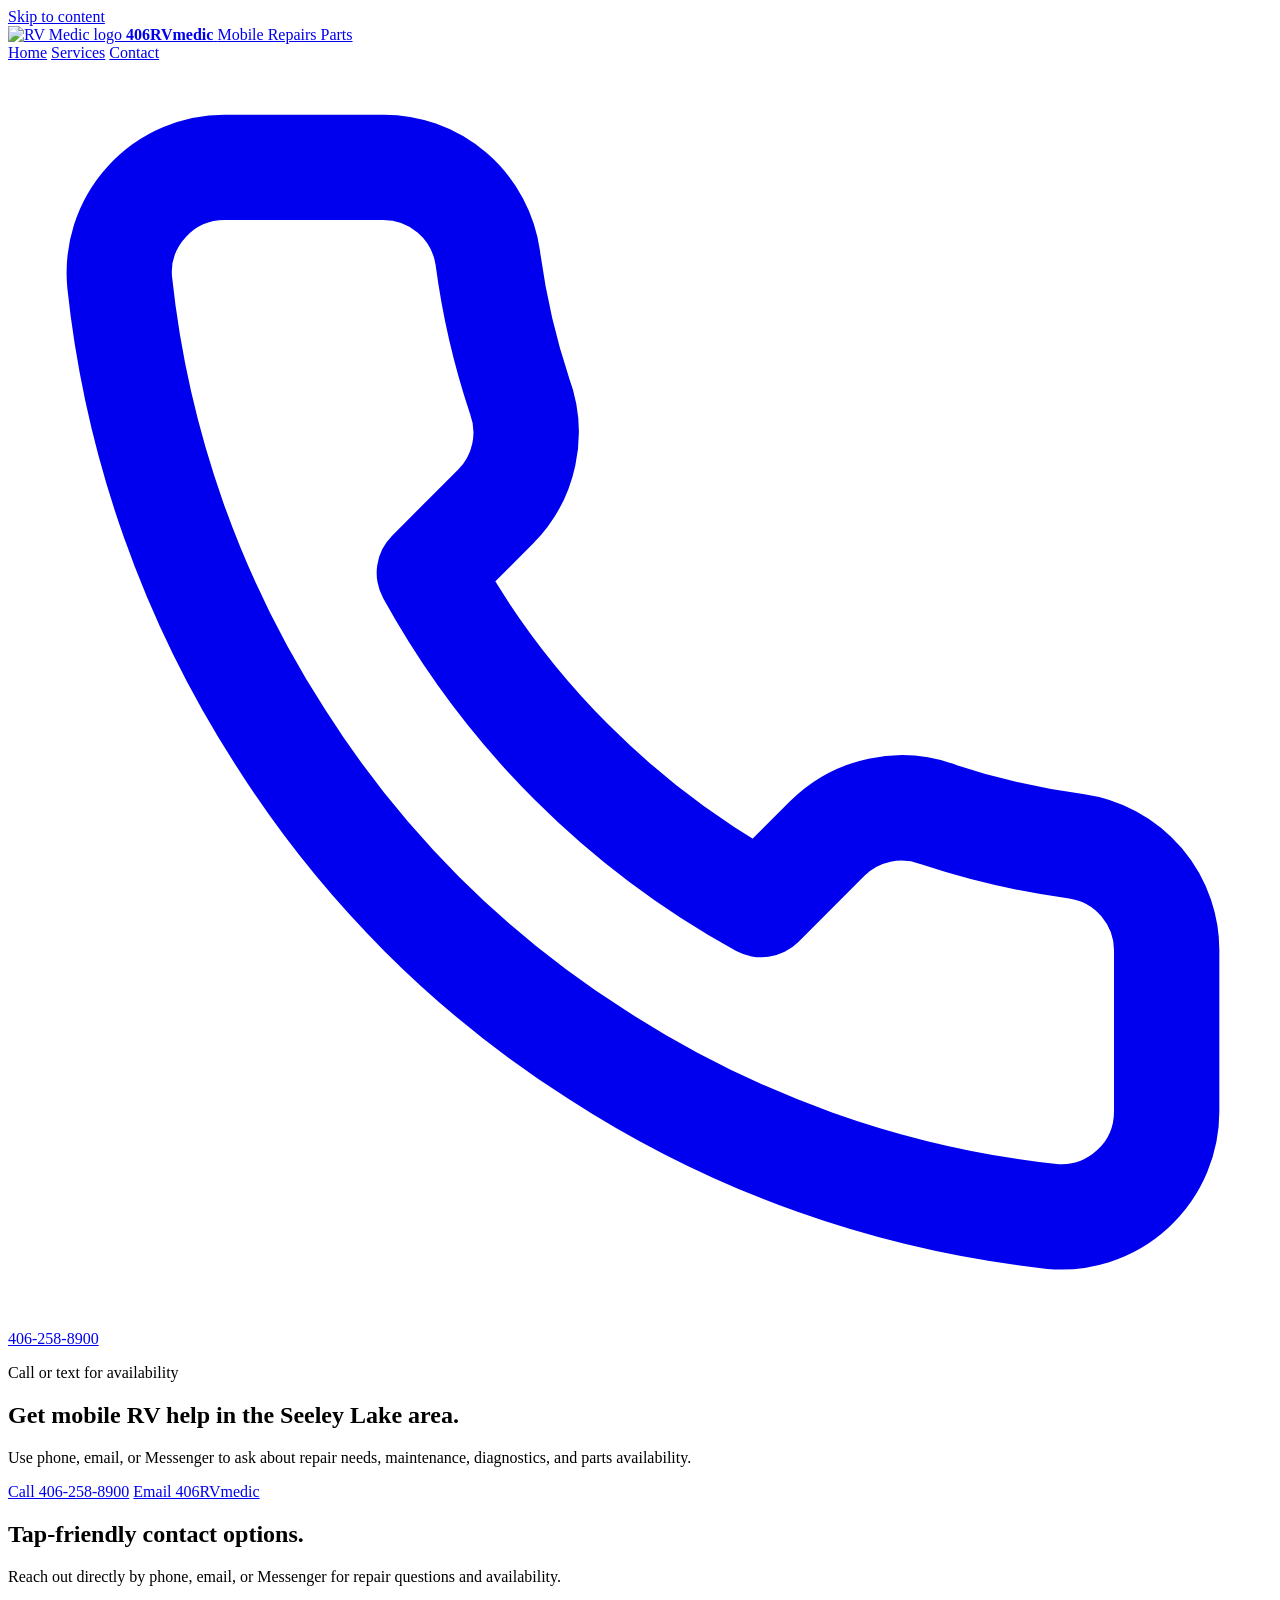
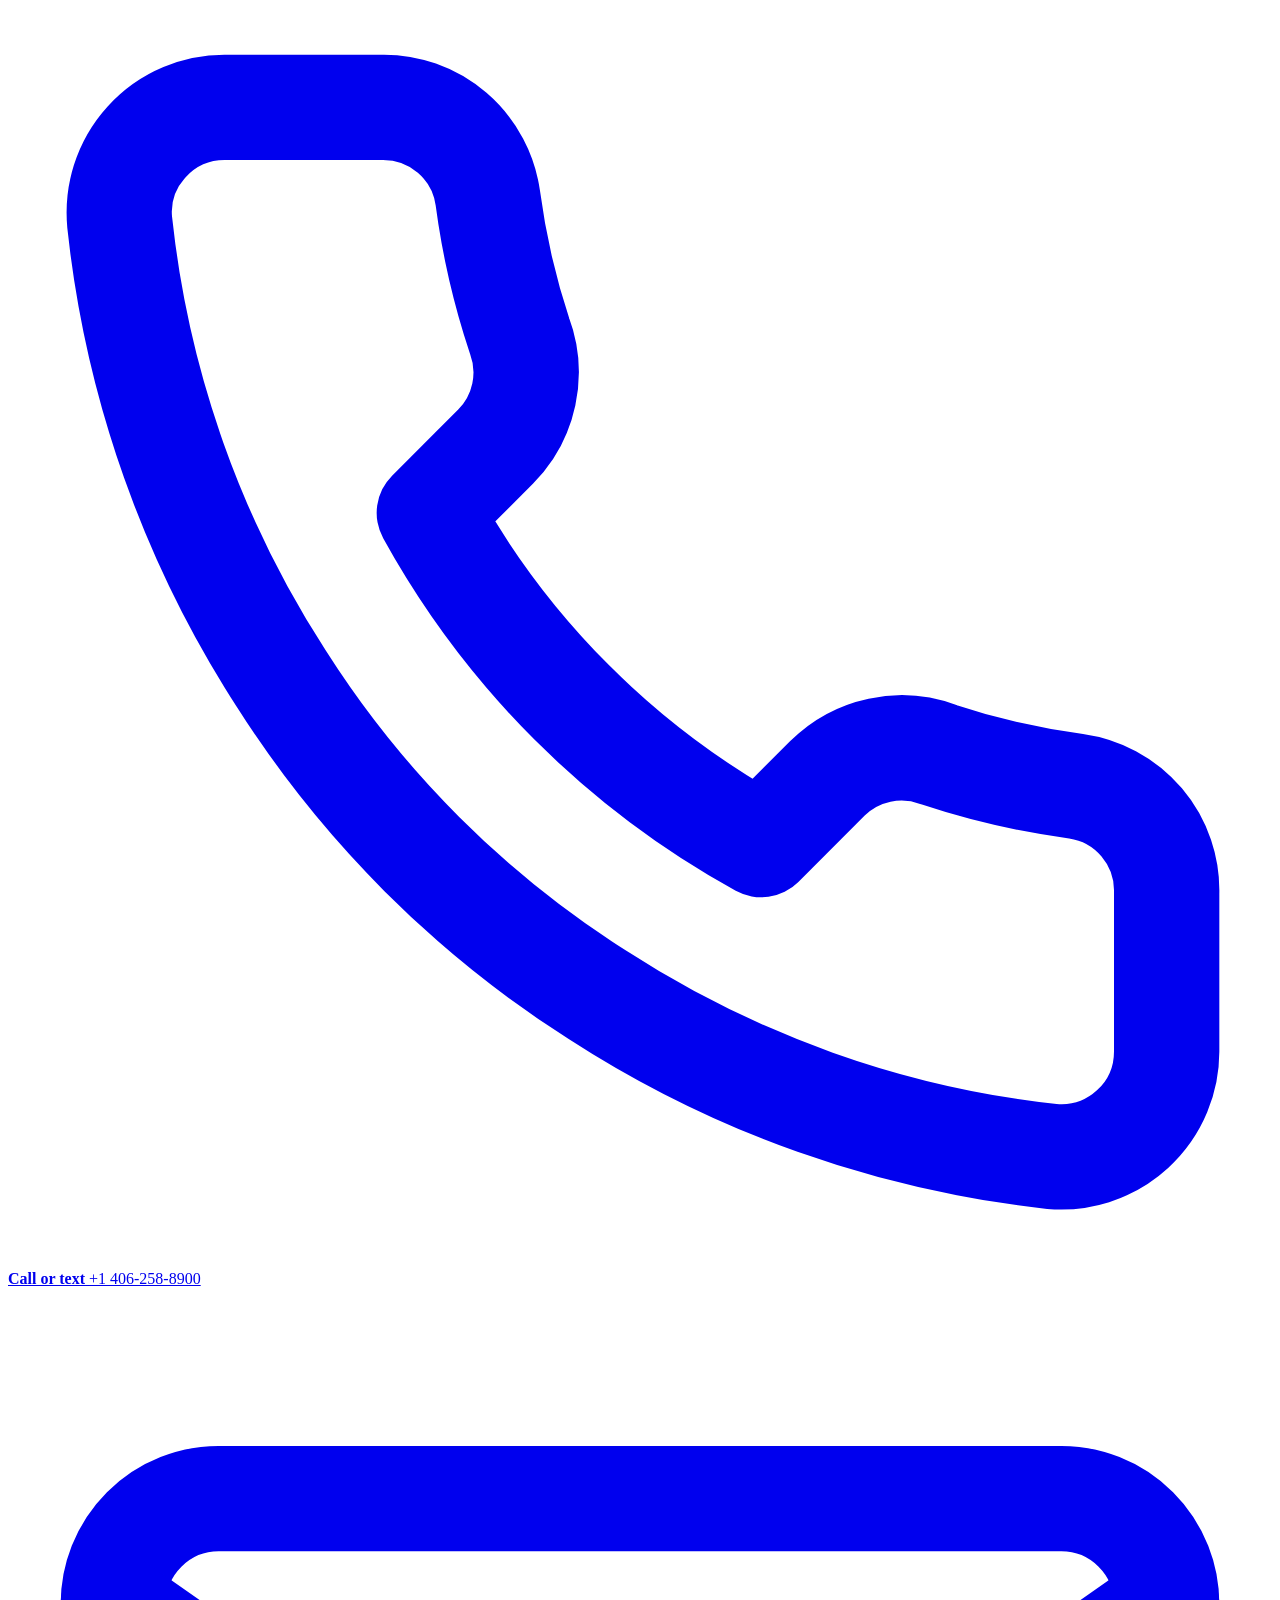
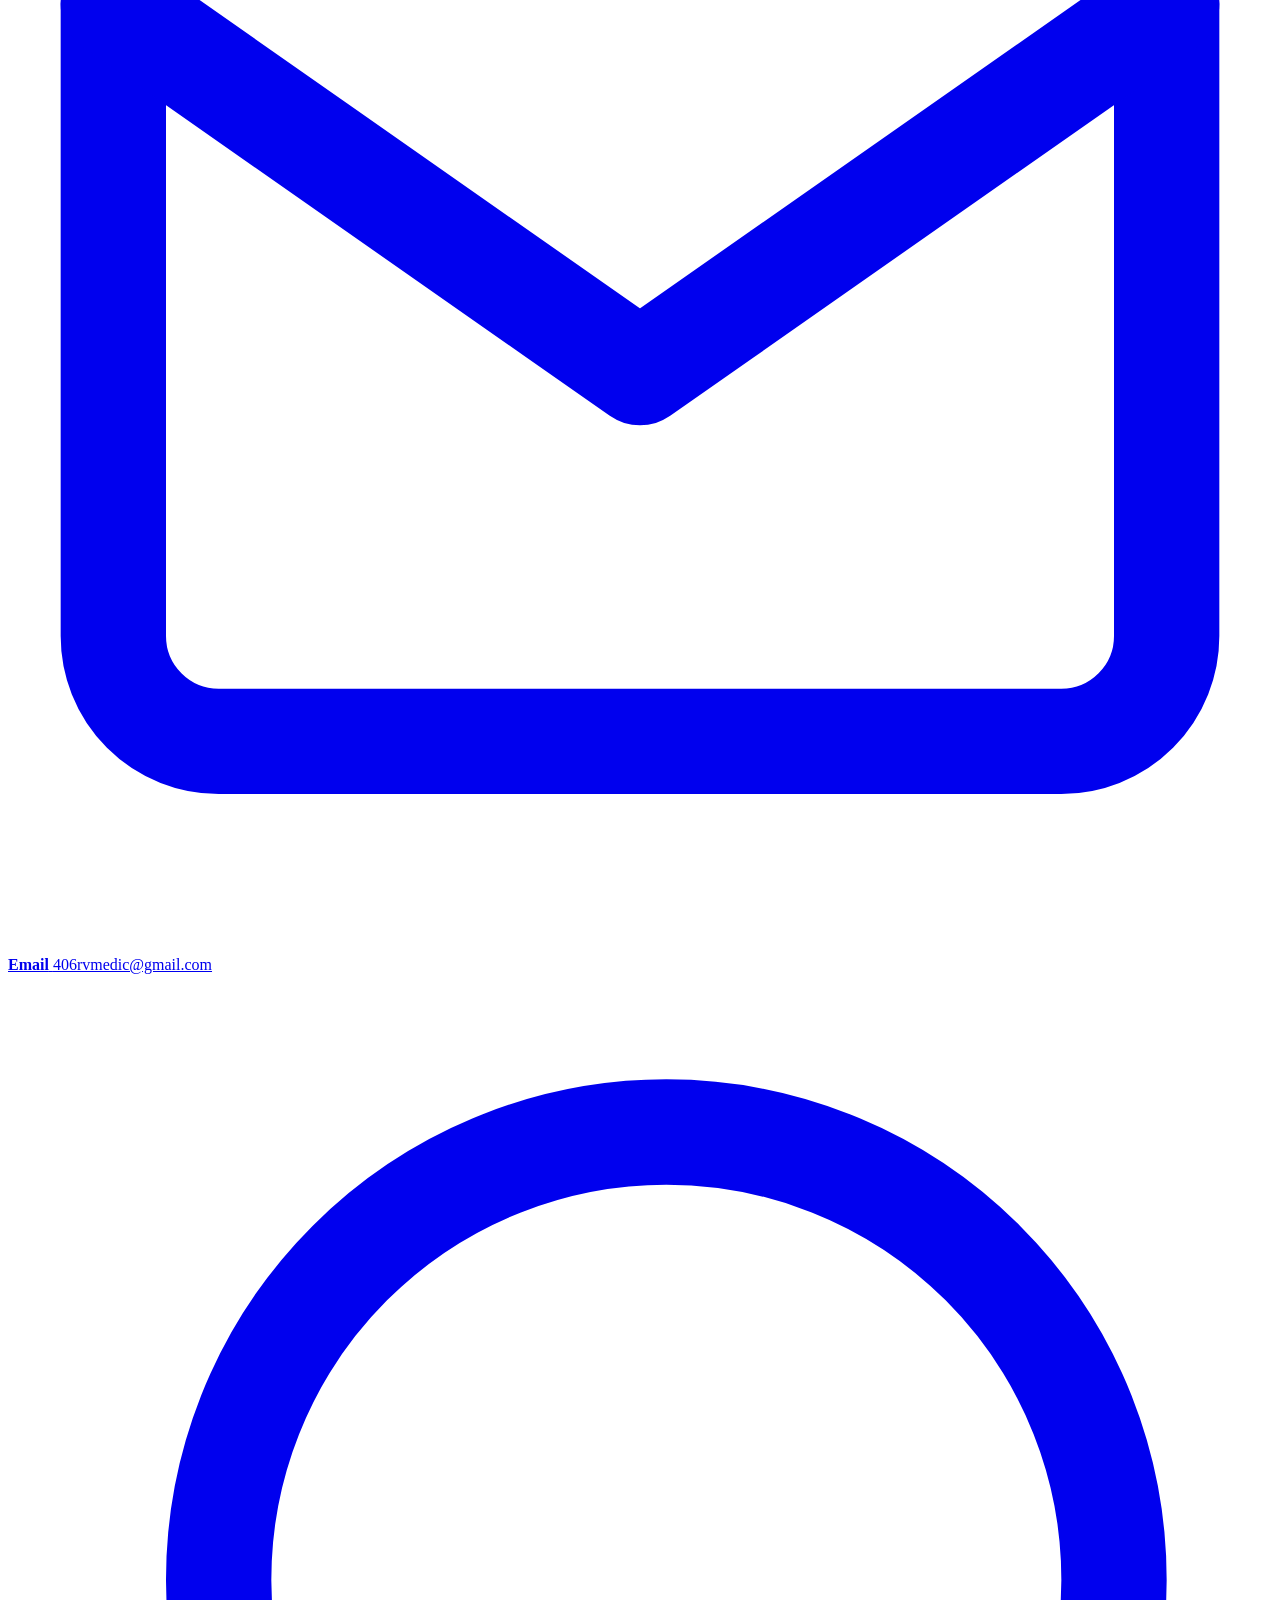
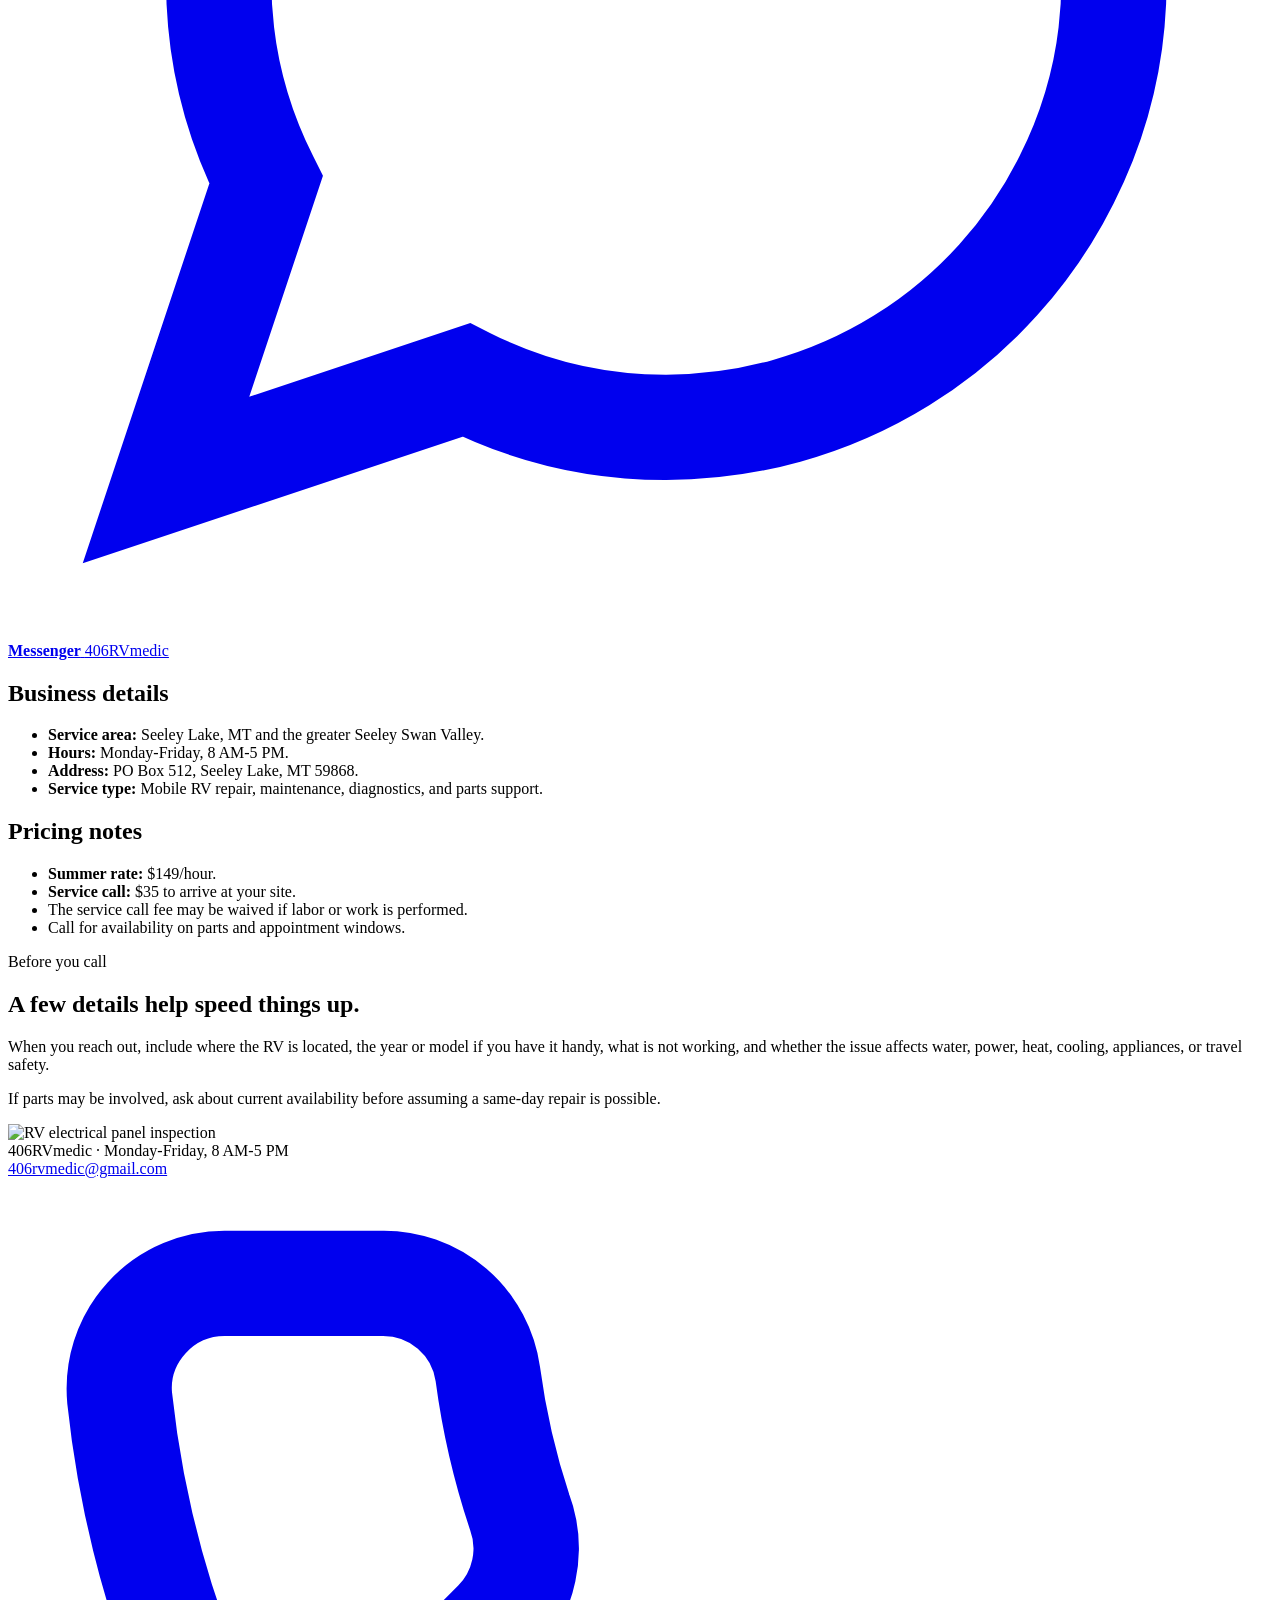
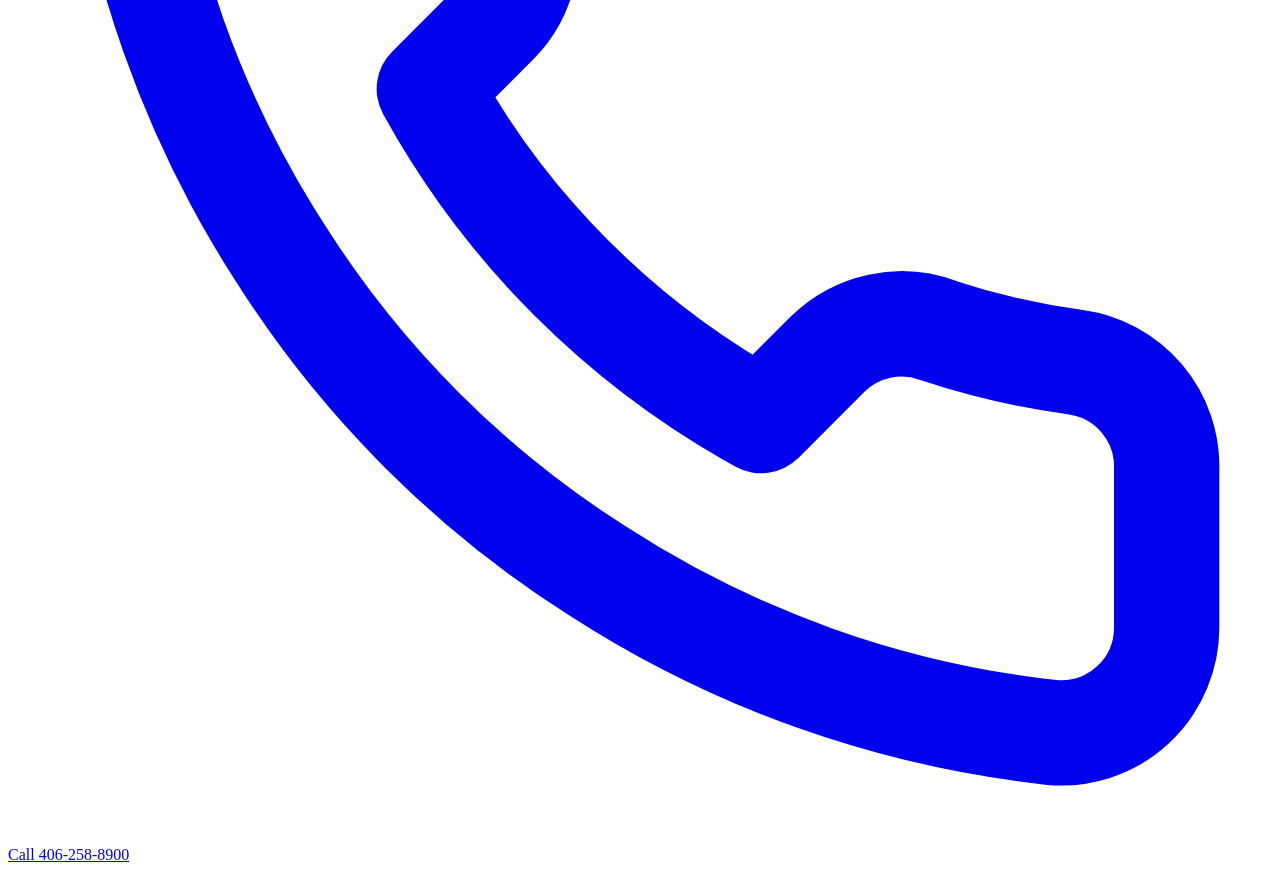
==== contact.html @ 6f3d6c64 "Add files via upload" ====
<!doctype html>
<html lang="en">
  <head>
    <meta charset="utf-8">
    <meta name="viewport" content="width=device-width, initial-scale=1">
    <title>Contact | 406RVmedic</title>
    <meta name="description" content="Call, email, or message 406RVmedic for mobile RV repair availability in Seeley Lake, Montana.">
    <meta property="og:title" content="Contact | 406RVmedic">
    <meta property="og:description" content="Call, email, or message 406RVmedic for mobile RV repair availability in Seeley Lake, Montana.">
    <meta property="og:image" content="assets/images/logo-rv-medic.jpg">
    <link rel="icon" href="assets/images/logo-rv-medic.jpg">
    <link rel="stylesheet" href="assets/styles.css">
  </head>
  <body>
    <a class="skip-link" href="#main">Skip to content</a>
    <header class="site-header">
      <div class="wrap header-inner">
        <a class="brand" href="index.html" aria-label="406RVmedic home">
          <img src="assets/images/logo-rv-medic.jpg" alt="RV Medic logo">
          <span>
            <strong>406RVmedic</strong>
            <span>Mobile Repairs Parts</span>
          </span>
        </a>
        <nav class="nav-links" aria-label="Main navigation">
          <a href="index.html">Home</a>
          <a href="services.html">Services</a>
          <a class="active" href="contact.html">Contact</a>
        </nav>
        <a class="header-call" href="tel:+14062588900">
          <svg class="icon" viewBox="0 0 24 24" aria-hidden="true"><path d="M22 16.92v3a2 2 0 0 1-2.18 2 19.8 19.8 0 0 1-8.63-3.07 19.5 19.5 0 0 1-6-6A19.8 19.8 0 0 1 2.12 4.18 2 2 0 0 1 4.11 2h3a2 2 0 0 1 2 1.72c.12.9.32 1.77.6 2.61a2 2 0 0 1-.45 2.11L8 9.7a16 16 0 0 0 6.3 6.3l1.26-1.26a2 2 0 0 1 2.11-.45c.84.28 1.71.48 2.61.6A2 2 0 0 1 22 16.92Z" fill="none" stroke="currentColor" stroke-width="2" stroke-linecap="round" stroke-linejoin="round"/></svg>
          406-258-8900
        </a>
      </div>
    </header>

    <main id="main" class="page-main">
      <section class="hero contact-hero">
        <div class="wrap">
          <div class="hero-content">
            <p class="eyebrow">Call or text for availability</p>
            <h1 class="page-title">Get mobile RV help in the Seeley Lake area.</h1>
            <p class="hero-copy">Use phone, email, or Messenger to ask about repair needs, maintenance, diagnostics, and parts availability.</p>
            <div class="hero-actions">
              <a class="btn primary" href="tel:+14062588900">Call 406-258-8900</a>
              <a class="btn secondary" href="mailto:406rvmedic@gmail.com">Email 406RVmedic</a>
            </div>
          </div>
        </div>
      </section>

      <section class="band">
        <div class="wrap">
          <div class="section-heading">
            <h2>Tap-friendly contact options.</h2>
            <p>Reach out directly by phone, email, or Messenger for repair questions and availability.</p>
          </div>
          <div class="contact-methods">
            <a class="contact-method" href="tel:+14062588900">
              <span class="mini-icon"><svg class="icon" viewBox="0 0 24 24" aria-hidden="true"><path d="M22 16.92v3a2 2 0 0 1-2.18 2 19.8 19.8 0 0 1-8.63-3.07 19.5 19.5 0 0 1-6-6A19.8 19.8 0 0 1 2.12 4.18 2 2 0 0 1 4.11 2h3a2 2 0 0 1 2 1.72c.12.9.32 1.77.6 2.61a2 2 0 0 1-.45 2.11L8 9.7a16 16 0 0 0 6.3 6.3l1.26-1.26a2 2 0 0 1 2.11-.45c.84.28 1.71.48 2.61.6A2 2 0 0 1 22 16.92Z" fill="none" stroke="currentColor" stroke-width="2" stroke-linecap="round" stroke-linejoin="round"/></svg></span>
              <strong>Call or text</strong>
              <span>+1 406-258-8900</span>
            </a>
            <a class="contact-method" href="mailto:406rvmedic@gmail.com">
              <span class="mini-icon"><svg class="icon" viewBox="0 0 24 24" aria-hidden="true"><path d="M4 4h16a2 2 0 0 1 2 2v12a2 2 0 0 1-2 2H4a2 2 0 0 1-2-2V6a2 2 0 0 1 2-2Z" fill="none" stroke="currentColor" stroke-width="2"/><path d="m22 6-10 7L2 6" fill="none" stroke="currentColor" stroke-width="2" stroke-linecap="round" stroke-linejoin="round"/></svg></span>
              <strong>Email</strong>
              <span>406rvmedic@gmail.com</span>
            </a>
            <a class="contact-method" href="https://m.me/406RVmedic">
              <span class="mini-icon"><svg class="icon" viewBox="0 0 24 24" aria-hidden="true"><path d="M21 11.5a8.4 8.4 0 0 1-.9 3.8 8.5 8.5 0 0 1-7.6 4.7 8.4 8.4 0 0 1-3.8-.9L3 21l1.9-5.7a8.4 8.4 0 0 1-.9-3.8 8.5 8.5 0 1 1 17 0Z" fill="none" stroke="currentColor" stroke-width="2"/></svg></span>
              <strong>Messenger</strong>
              <span>406RVmedic</span>
            </a>
          </div>
        </div>
      </section>

      <section class="band band-warm">
        <div class="wrap two-column">
          <div class="info-panel">
            <h2>Business details</h2>
            <ul>
              <li><strong>Service area:</strong> Seeley Lake, MT and the greater Seeley Swan Valley.</li>
              <li><strong>Hours:</strong> Monday-Friday, 8 AM-5 PM.</li>
              <li><strong>Address:</strong> PO Box 512, Seeley Lake, MT 59868.</li>
              <li><strong>Service type:</strong> Mobile RV repair, maintenance, diagnostics, and parts support.</li>
            </ul>
          </div>
          <div class="info-panel">
            <h2>Pricing notes</h2>
            <ul>
              <li><strong>Summer rate:</strong> $149/hour.</li>
              <li><strong>Service call:</strong> $35 to arrive at your site.</li>
              <li>The service call fee may be waived if labor or work is performed.</li>
              <li>Call for availability on parts and appointment windows.</li>
            </ul>
          </div>
        </div>
      </section>

      <section class="band">
        <div class="wrap about-grid">
          <div class="about-copy">
            <p class="eyebrow" style="color: var(--blue);">Before you call</p>
            <h2 class="section-title">A few details help speed things up.</h2>
            <p>When you reach out, include where the RV is located, the year or model if you have it handy, what is not working, and whether the issue affects water, power, heat, cooling, appliances, or travel safety.</p>
            <p>If parts may be involved, ask about current availability before assuming a same-day repair is possible.</p>
          </div>
          <div class="about-photo">
            <img src="assets/images/rv-breaker-panel.jpg" alt="RV electrical panel inspection">
          </div>
        </div>
      </section>
    </main>

    <footer class="footer">
      <div class="wrap footer-inner">
        <div>406RVmedic · Monday-Friday, 8 AM-5 PM</div>
        <div><a href="mailto:406rvmedic@gmail.com">406rvmedic@gmail.com</a></div>
      </div>
    </footer>

    <a class="mobile-call" href="tel:+14062588900">
      <svg class="icon" viewBox="0 0 24 24" aria-hidden="true"><path d="M22 16.92v3a2 2 0 0 1-2.18 2 19.8 19.8 0 0 1-8.63-3.07 19.5 19.5 0 0 1-6-6A19.8 19.8 0 0 1 2.12 4.18 2 2 0 0 1 4.11 2h3a2 2 0 0 1 2 1.72c.12.9.32 1.77.6 2.61a2 2 0 0 1-.45 2.11L8 9.7a16 16 0 0 0 6.3 6.3l1.26-1.26a2 2 0 0 1 2.11-.45c.84.28 1.71.48 2.61.6A2 2 0 0 1 22 16.92Z" fill="none" stroke="currentColor" stroke-width="2" stroke-linecap="round" stroke-linejoin="round"/></svg>
      Call 406-258-8900
    </a>
  </body>
</html>
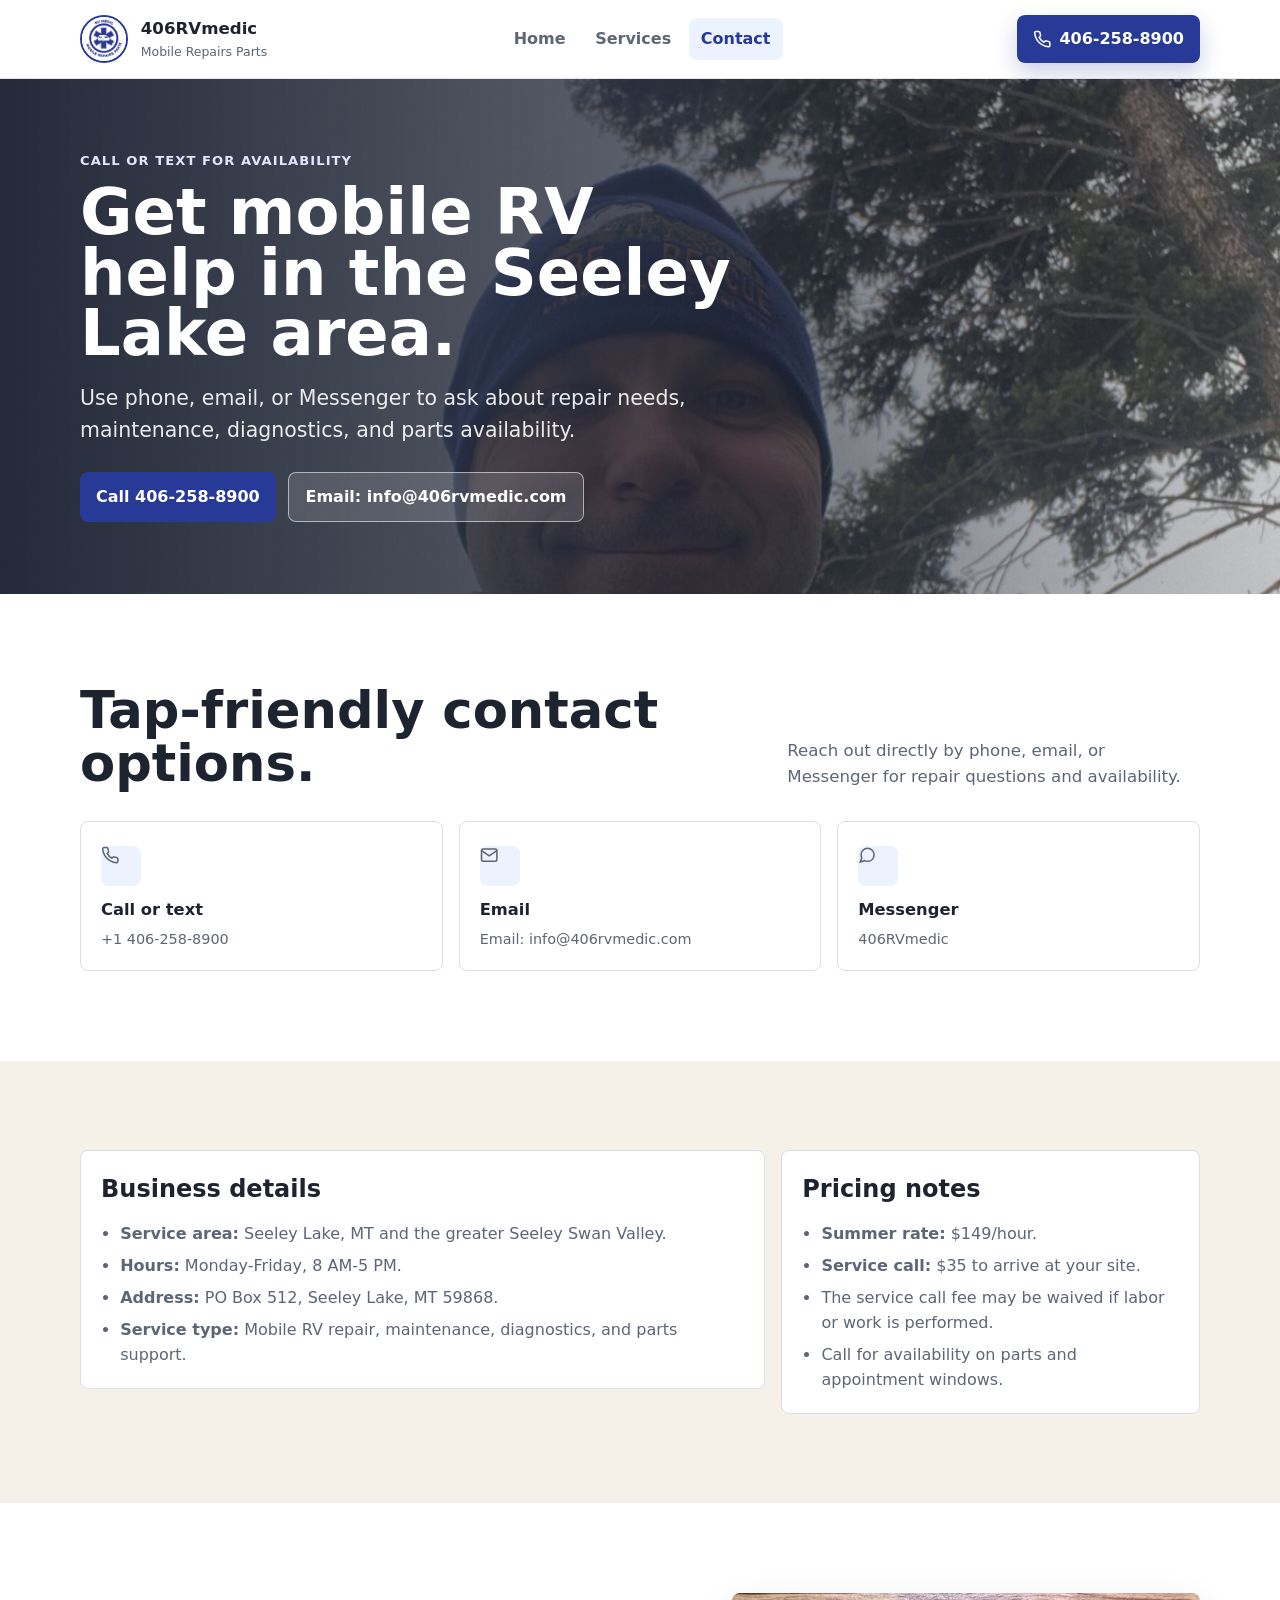
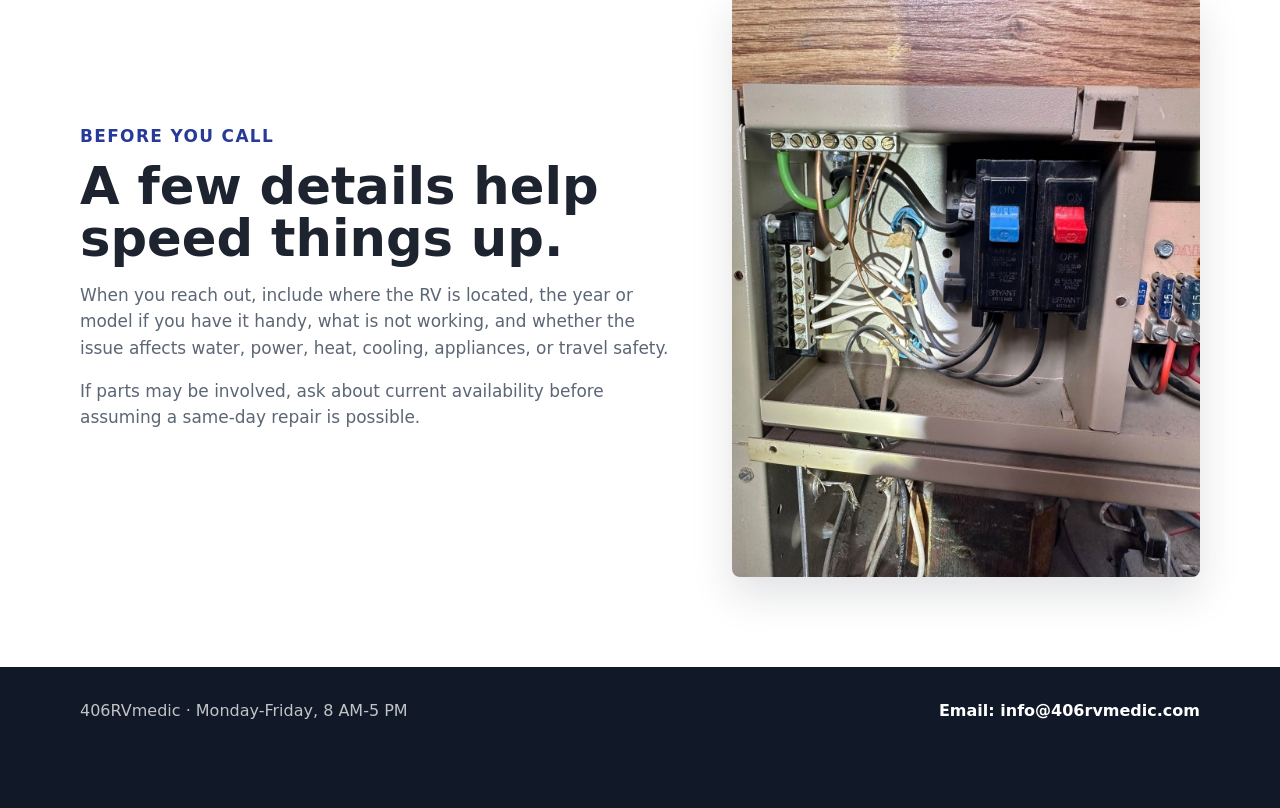
==== commit c8f00cc4: "Add files via upload" ====
--- a/contact.html
+++ b/contact.html
@@ -43,7 +43,7 @@
             <p class="hero-copy">Use phone, email, or Messenger to ask about repair needs, maintenance, diagnostics, and parts availability.</p>
             <div class="hero-actions">
               <a class="btn primary" href="tel:+14062588900">Call 406-258-8900</a>
-              <a class="btn secondary" href="mailto:406rvmedic@gmail.com">Email 406RVmedic</a>
+              <a class="btn secondary" href="mailto:info@406rvmedic.com">Email: info@406rvmedic.com</a>
             </div>
           </div>
         </div>
@@ -61,10 +61,10 @@
               <strong>Call or text</strong>
               <span>+1 406-258-8900</span>
             </a>
-            <a class="contact-method" href="mailto:406rvmedic@gmail.com">
+            <a class="contact-method" href="mailto:info@406rvmedic.com">
               <span class="mini-icon"><svg class="icon" viewBox="0 0 24 24" aria-hidden="true"><path d="M4 4h16a2 2 0 0 1 2 2v12a2 2 0 0 1-2 2H4a2 2 0 0 1-2-2V6a2 2 0 0 1 2-2Z" fill="none" stroke="currentColor" stroke-width="2"/><path d="m22 6-10 7L2 6" fill="none" stroke="currentColor" stroke-width="2" stroke-linecap="round" stroke-linejoin="round"/></svg></span>
               <strong>Email</strong>
-              <span>406rvmedic@gmail.com</span>
+              <span>Email: info@406rvmedic.com</span>
             </a>
             <a class="contact-method" href="https://m.me/406RVmedic">
               <span class="mini-icon"><svg class="icon" viewBox="0 0 24 24" aria-hidden="true"><path d="M21 11.5a8.4 8.4 0 0 1-.9 3.8 8.5 8.5 0 0 1-7.6 4.7 8.4 8.4 0 0 1-3.8-.9L3 21l1.9-5.7a8.4 8.4 0 0 1-.9-3.8 8.5 8.5 0 1 1 17 0Z" fill="none" stroke="currentColor" stroke-width="2"/></svg></span>
@@ -116,7 +116,7 @@
     <footer class="footer">
       <div class="wrap footer-inner">
         <div>406RVmedic · Monday-Friday, 8 AM-5 PM</div>
-        <div><a href="mailto:406rvmedic@gmail.com">406rvmedic@gmail.com</a></div>
+        <div><a href="mailto:info@406rvmedic.com">Email: info@406rvmedic.com</a></div>
       </div>
     </footer>
 
--- a/assets/styles.css
+++ b/assets/styles.css
@@ -0,0 +1,798 @@
+:root {
+  --blue: #283a97;
+  --blue-dark: #17245f;
+  --blue-soft: #edf2ff;
+  --charcoal: #1d2430;
+  --muted: #5c6675;
+  --line: #d9dee8;
+  --paper: #ffffff;
+  --warm: #f5f1e9;
+  --warm-strong: #c8944b;
+  --pine: #234536;
+  --shadow: 0 18px 42px rgba(21, 31, 50, 0.13);
+  --radius: 8px;
+}
+
+* {
+  box-sizing: border-box;
+}
+
+html {
+  scroll-behavior: smooth;
+}
+
+body {
+  margin: 0;
+  color: var(--charcoal);
+  background: var(--paper);
+  font-family: Inter, ui-sans-serif, system-ui, -apple-system, BlinkMacSystemFont, "Segoe UI", sans-serif;
+  font-size: 16px;
+  line-height: 1.55;
+}
+
+img {
+  display: block;
+  max-width: 100%;
+}
+
+a {
+  color: inherit;
+}
+
+.skip-link {
+  position: absolute;
+  left: 1rem;
+  top: -4rem;
+  z-index: 10;
+  padding: 0.7rem 1rem;
+  background: var(--blue-dark);
+  color: #fff;
+  text-decoration: none;
+}
+
+.skip-link:focus {
+  top: 1rem;
+}
+
+.wrap {
+  width: min(1120px, calc(100% - 32px));
+  margin: 0 auto;
+}
+
+.site-header {
+  position: sticky;
+  top: 0;
+  z-index: 20;
+  background: rgba(255, 255, 255, 0.96);
+  border-bottom: 1px solid rgba(29, 36, 48, 0.1);
+  backdrop-filter: blur(14px);
+}
+
+.header-inner {
+  min-height: 78px;
+  display: flex;
+  align-items: center;
+  justify-content: space-between;
+  gap: 1rem;
+}
+
+.brand {
+  display: inline-flex;
+  align-items: center;
+  gap: 0.8rem;
+  text-decoration: none;
+  min-width: 0;
+}
+
+.brand img {
+  width: 48px;
+  height: 48px;
+  border-radius: 50%;
+  object-fit: cover;
+  border: 2px solid var(--blue);
+}
+
+.brand strong {
+  display: block;
+  font-size: 1.04rem;
+  letter-spacing: 0;
+}
+
+.brand span span {
+  display: block;
+  color: var(--muted);
+  font-size: 0.78rem;
+  white-space: nowrap;
+}
+
+.nav-links {
+  display: flex;
+  align-items: center;
+  gap: 0.35rem;
+}
+
+.nav-links a {
+  padding: 0.55rem 0.75rem;
+  color: var(--muted);
+  font-weight: 700;
+  text-decoration: none;
+  border-radius: var(--radius);
+}
+
+.nav-links a:hover,
+.nav-links a:focus-visible,
+.nav-links a.active {
+  color: var(--blue);
+  background: var(--blue-soft);
+  outline: none;
+}
+
+.header-call,
+.btn {
+  display: inline-flex;
+  align-items: center;
+  justify-content: center;
+  gap: 0.5rem;
+  min-height: 46px;
+  padding: 0.72rem 1rem;
+  border-radius: var(--radius);
+  font-weight: 800;
+  text-decoration: none;
+}
+
+.header-call {
+  color: #fff;
+  background: var(--blue);
+  box-shadow: 0 10px 22px rgba(40, 58, 151, 0.24);
+}
+
+.btn.primary {
+  color: #fff;
+  background: var(--blue);
+}
+
+.btn.secondary {
+  color: #fff;
+  border: 1px solid rgba(255, 255, 255, 0.55);
+  background: rgba(255, 255, 255, 0.13);
+}
+
+.btn.light {
+  color: var(--blue-dark);
+  border: 1px solid var(--line);
+  background: #fff;
+}
+
+.btn.dark {
+  color: #fff;
+  background: var(--charcoal);
+}
+
+.icon {
+  width: 1.15rem;
+  height: 1.15rem;
+  flex: 0 0 auto;
+}
+
+.hero {
+  position: relative;
+  min-height: 76vh;
+  display: flex;
+  align-items: center;
+  overflow: hidden;
+  color: #fff;
+  background-color: var(--blue-dark);
+  background-position: center;
+  background-size: cover;
+}
+
+.home-hero {
+  background-image:
+    linear-gradient(90deg, rgba(14, 21, 38, 0.88) 0%, rgba(14, 21, 38, 0.7) 42%, rgba(14, 21, 38, 0.22) 100%),
+    url("images/technician-on-rv.jpg");
+}
+
+.services-hero {
+  min-height: 48vh;
+  background-image:
+    linear-gradient(90deg, rgba(14, 21, 38, 0.9) 0%, rgba(14, 21, 38, 0.7) 50%, rgba(14, 21, 38, 0.24) 100%),
+    url("images/electrical-diagnostics.jpg");
+}
+
+.contact-hero {
+  min-height: 48vh;
+  background-position: center 36%;
+  background-image:
+    linear-gradient(90deg, rgba(14, 21, 38, 0.9) 0%, rgba(14, 21, 38, 0.68) 48%, rgba(14, 21, 38, 0.22) 100%),
+    url("images/owner-field-service.jpg");
+}
+
+.hero-content {
+  width: min(680px, 100%);
+  padding: 4.5rem 0;
+}
+
+.hero-logo {
+  width: 82px;
+  height: 82px;
+  margin-bottom: 1.15rem;
+  border: 3px solid rgba(255, 255, 255, 0.84);
+  border-radius: 50%;
+  object-fit: cover;
+  background: #fff;
+}
+
+.eyebrow {
+  margin: 0 0 0.65rem;
+  color: #dfe7ff;
+  font-size: 0.82rem;
+  font-weight: 900;
+  letter-spacing: 0.08em;
+  text-transform: uppercase;
+}
+
+h1,
+h2,
+h3,
+p {
+  overflow-wrap: anywhere;
+}
+
+h1 {
+  max-width: 760px;
+  margin: 0;
+  font-size: clamp(2.55rem, 6.2vw, 5.55rem);
+  line-height: 0.95;
+  letter-spacing: 0;
+}
+
+.page-title {
+  font-size: clamp(2.4rem, 5vw, 4.45rem);
+}
+
+.hero-copy {
+  max-width: 610px;
+  margin: 1.2rem 0 0;
+  color: rgba(255, 255, 255, 0.9);
+  font-size: clamp(1.05rem, 2vw, 1.28rem);
+}
+
+.hero-actions {
+  display: flex;
+  flex-wrap: wrap;
+  gap: 0.8rem;
+  margin-top: 1.6rem;
+}
+
+.hero-meta {
+  display: flex;
+  flex-wrap: wrap;
+  gap: 0.6rem;
+  margin-top: 1.3rem;
+  color: #fff;
+  font-weight: 800;
+}
+
+.hero-meta span {
+  padding: 0.42rem 0.65rem;
+  border: 1px solid rgba(255, 255, 255, 0.35);
+  border-radius: var(--radius);
+  background: rgba(255, 255, 255, 0.11);
+}
+
+.band {
+  padding: clamp(3rem, 7vw, 5.7rem) 0;
+}
+
+.band.compact {
+  padding: clamp(2.4rem, 5vw, 4.2rem) 0;
+}
+
+.band-blue {
+  color: #fff;
+  background: var(--blue-dark);
+}
+
+.band-warm {
+  background: var(--warm);
+}
+
+.section-heading {
+  display: grid;
+  grid-template-columns: minmax(0, 0.9fr) minmax(260px, 0.55fr);
+  gap: 2rem;
+  align-items: end;
+  margin-bottom: 2rem;
+}
+
+.section-heading h2,
+.section-title {
+  margin: 0;
+  font-size: clamp(2rem, 4vw, 3.35rem);
+  line-height: 1.03;
+  letter-spacing: 0;
+}
+
+.section-heading p,
+.section-intro {
+  margin: 0;
+  color: var(--muted);
+  font-size: 1.04rem;
+}
+
+.band-blue .section-heading p,
+.band-blue .section-intro {
+  color: rgba(255, 255, 255, 0.78);
+}
+
+.trust-grid {
+  display: grid;
+  grid-template-columns: repeat(5, minmax(0, 1fr));
+  gap: 1px;
+  background: rgba(255, 255, 255, 0.18);
+  border: 1px solid rgba(255, 255, 255, 0.18);
+}
+
+.trust-item {
+  min-height: 132px;
+  padding: 1.15rem;
+  background: var(--blue-dark);
+}
+
+.trust-item strong,
+.service-card strong,
+.contact-method strong {
+  display: block;
+  margin-top: 0.55rem;
+  font-size: 1.02rem;
+}
+
+.trust-item span,
+.service-card span,
+.contact-method span {
+  display: block;
+  margin-top: 0.25rem;
+  color: rgba(255, 255, 255, 0.72);
+  font-size: 0.9rem;
+}
+
+.mini-icon {
+  display: inline-grid;
+  width: 40px;
+  height: 40px;
+  place-items: center;
+  color: var(--blue);
+  background: var(--blue-soft);
+  border-radius: var(--radius);
+}
+
+.band-blue .mini-icon {
+  color: #fff;
+  background: rgba(255, 255, 255, 0.14);
+}
+
+.services-grid {
+  display: grid;
+  grid-template-columns: repeat(3, minmax(0, 1fr));
+  gap: 1rem;
+}
+
+.service-card,
+.testimonial,
+.price-card,
+.photo-card,
+.contact-method,
+.service-row,
+.step,
+.info-panel {
+  border: 1px solid var(--line);
+  border-radius: var(--radius);
+  background: #fff;
+}
+
+.service-card {
+  min-height: 205px;
+  padding: 1.25rem;
+}
+
+.service-card span {
+  color: var(--muted);
+}
+
+.service-card p {
+  margin: 0.7rem 0 0;
+  color: var(--muted);
+}
+
+.service-card.link-card {
+  display: flex;
+  flex-direction: column;
+  justify-content: space-between;
+  color: #fff;
+  background: var(--blue);
+  border-color: var(--blue);
+}
+
+.service-card.link-card span,
+.service-card.link-card p {
+  color: rgba(255, 255, 255, 0.8);
+}
+
+.service-card.link-card a {
+  margin-top: 1.25rem;
+  font-weight: 900;
+  text-decoration: none;
+}
+
+.about-grid {
+  display: grid;
+  grid-template-columns: minmax(0, 0.9fr) minmax(300px, 0.7fr);
+  gap: clamp(1.4rem, 4vw, 3.5rem);
+  align-items: center;
+}
+
+.about-copy p {
+  color: var(--muted);
+  font-size: 1.06rem;
+}
+
+.about-photo {
+  position: relative;
+}
+
+.about-photo img {
+  width: 100%;
+  aspect-ratio: 4 / 5;
+  object-fit: cover;
+  border-radius: var(--radius);
+  box-shadow: var(--shadow);
+}
+
+.about-note {
+  display: grid;
+  gap: 0.3rem;
+  margin-top: 1rem;
+  padding-left: 1rem;
+  border-left: 4px solid var(--warm-strong);
+  color: var(--muted);
+}
+
+.testimonial-grid,
+.pricing-grid,
+.contact-grid,
+.steps-grid {
+  display: grid;
+  grid-template-columns: repeat(2, minmax(0, 1fr));
+  gap: 1rem;
+}
+
+.testimonial {
+  padding: 1.25rem;
+}
+
+.stars {
+  color: var(--warm-strong);
+  font-weight: 900;
+  letter-spacing: 0.08em;
+}
+
+.testimonial p {
+  margin: 0.7rem 0 0;
+  color: var(--muted);
+}
+
+.testimonial cite {
+  display: block;
+  margin-top: 1rem;
+  color: var(--charcoal);
+  font-style: normal;
+  font-weight: 900;
+}
+
+.price-card {
+  padding: 1.25rem;
+}
+
+.price-card .price {
+  display: block;
+  margin: 0.2rem 0 0;
+  color: var(--blue);
+  font-size: clamp(2rem, 4vw, 3rem);
+  font-weight: 950;
+  line-height: 1;
+}
+
+.price-card p {
+  margin: 0.75rem 0 0;
+  color: var(--muted);
+}
+
+.photo-grid {
+  display: grid;
+  grid-template-columns: repeat(4, minmax(0, 1fr));
+  gap: 1rem;
+}
+
+.photo-card {
+  overflow: hidden;
+}
+
+.photo-card img {
+  width: 100%;
+  aspect-ratio: 4 / 3;
+  object-fit: cover;
+}
+
+.photo-card figcaption {
+  padding: 0.8rem 0.9rem;
+  color: var(--charcoal);
+  font-weight: 850;
+}
+
+.contact-strip {
+  color: #fff;
+  background:
+    linear-gradient(90deg, rgba(23, 36, 95, 0.96), rgba(35, 69, 54, 0.92)),
+    url("images/rv-breaker-panel.jpg");
+  background-position: center;
+  background-size: cover;
+}
+
+.contact-strip-inner {
+  display: grid;
+  grid-template-columns: minmax(0, 0.9fr) minmax(280px, 0.6fr);
+  gap: 2rem;
+  align-items: center;
+}
+
+.contact-list {
+  display: grid;
+  gap: 0.65rem;
+}
+
+.contact-line {
+  display: flex;
+  align-items: flex-start;
+  gap: 0.75rem;
+}
+
+.contact-line a {
+  font-weight: 850;
+  text-decoration: none;
+}
+
+.contact-line span {
+  color: rgba(255, 255, 255, 0.78);
+}
+
+.page-main {
+  background: #fff;
+}
+
+.service-list {
+  display: grid;
+  gap: 0.9rem;
+}
+
+.service-row {
+  display: grid;
+  grid-template-columns: auto minmax(0, 1fr);
+  gap: 1rem;
+  padding: 1.1rem;
+}
+
+.service-row h2,
+.service-row h3,
+.step h3,
+.info-panel h2,
+.info-panel h3 {
+  margin: 0;
+}
+
+.service-row p,
+.step p,
+.info-panel p,
+.info-panel li {
+  color: var(--muted);
+}
+
+.service-row p {
+  margin: 0.4rem 0 0;
+}
+
+.steps-grid {
+  grid-template-columns: repeat(3, minmax(0, 1fr));
+}
+
+.step {
+  padding: 1.25rem;
+}
+
+.step-number {
+  display: inline-grid;
+  width: 40px;
+  height: 40px;
+  margin-bottom: 0.8rem;
+  place-items: center;
+  color: #fff;
+  background: var(--blue);
+  border-radius: 50%;
+  font-weight: 950;
+}
+
+.two-column {
+  display: grid;
+  grid-template-columns: minmax(0, 0.9fr) minmax(300px, 0.55fr);
+  gap: 1rem;
+  align-items: start;
+}
+
+.info-panel {
+  padding: 1.25rem;
+}
+
+.info-panel ul {
+  margin: 0.85rem 0 0;
+  padding-left: 1.2rem;
+}
+
+.info-panel li + li {
+  margin-top: 0.45rem;
+}
+
+.contact-methods {
+  display: grid;
+  grid-template-columns: repeat(3, minmax(0, 1fr));
+  gap: 1rem;
+}
+
+.contact-method {
+  display: flex;
+  min-height: 150px;
+  flex-direction: column;
+  justify-content: space-between;
+  padding: 1.25rem;
+  text-decoration: none;
+}
+
+.contact-method:hover,
+.contact-method:focus-visible {
+  border-color: var(--blue);
+  box-shadow: 0 12px 28px rgba(40, 58, 151, 0.12);
+  outline: none;
+}
+
+.contact-method span {
+  color: var(--muted);
+}
+
+.footer {
+  padding: 2rem 0 5.25rem;
+  color: rgba(255, 255, 255, 0.74);
+  background: #111827;
+}
+
+.footer-inner {
+  display: flex;
+  justify-content: space-between;
+  gap: 1.5rem;
+}
+
+.footer a {
+  color: #fff;
+  font-weight: 800;
+  text-decoration: none;
+}
+
+.mobile-call {
+  position: fixed;
+  right: 1rem;
+  bottom: 1rem;
+  z-index: 25;
+  display: none;
+  align-items: center;
+  justify-content: center;
+  gap: 0.55rem;
+  min-height: 52px;
+  padding: 0.8rem 1.1rem;
+  color: #fff;
+  background: var(--blue);
+  border-radius: var(--radius);
+  box-shadow: 0 16px 34px rgba(25, 42, 105, 0.34);
+  font-weight: 950;
+  text-decoration: none;
+}
+
+@media (max-width: 940px) {
+  .header-inner {
+    align-items: stretch;
+    flex-wrap: wrap;
+    padding: 0.65rem 0;
+  }
+
+  .nav-links {
+    order: 3;
+    width: 100%;
+    overflow-x: auto;
+    padding-bottom: 0.1rem;
+  }
+
+  .header-call {
+    margin-left: auto;
+  }
+
+  .trust-grid,
+  .services-grid,
+  .photo-grid,
+  .contact-methods {
+    grid-template-columns: repeat(2, minmax(0, 1fr));
+  }
+
+  .section-heading,
+  .about-grid,
+  .contact-strip-inner,
+  .two-column {
+    grid-template-columns: 1fr;
+  }
+
+  .steps-grid {
+    grid-template-columns: 1fr;
+  }
+}
+
+@media (max-width: 660px) {
+  .wrap {
+    width: min(100% - 24px, 1120px);
+  }
+
+  .brand span span {
+    white-space: normal;
+  }
+
+  .header-call {
+    display: none;
+  }
+
+  .hero {
+    min-height: 72vh;
+    background-position: 60% center;
+  }
+
+  .services-hero,
+  .contact-hero {
+    min-height: 44vh;
+  }
+
+  .hero-content {
+    padding: 3.25rem 0;
+  }
+
+  .hero-actions .btn {
+    width: 100%;
+  }
+
+  .trust-grid,
+  .services-grid,
+  .testimonial-grid,
+  .pricing-grid,
+  .photo-grid,
+  .contact-methods {
+    grid-template-columns: 1fr;
+  }
+
+  .trust-item {
+    min-height: 112px;
+  }
+
+  .service-row {
+    grid-template-columns: 1fr;
+  }
+
+  .footer-inner {
+    flex-direction: column;
+  }
+
+  .mobile-call {
+    display: inline-flex;
+  }
+}
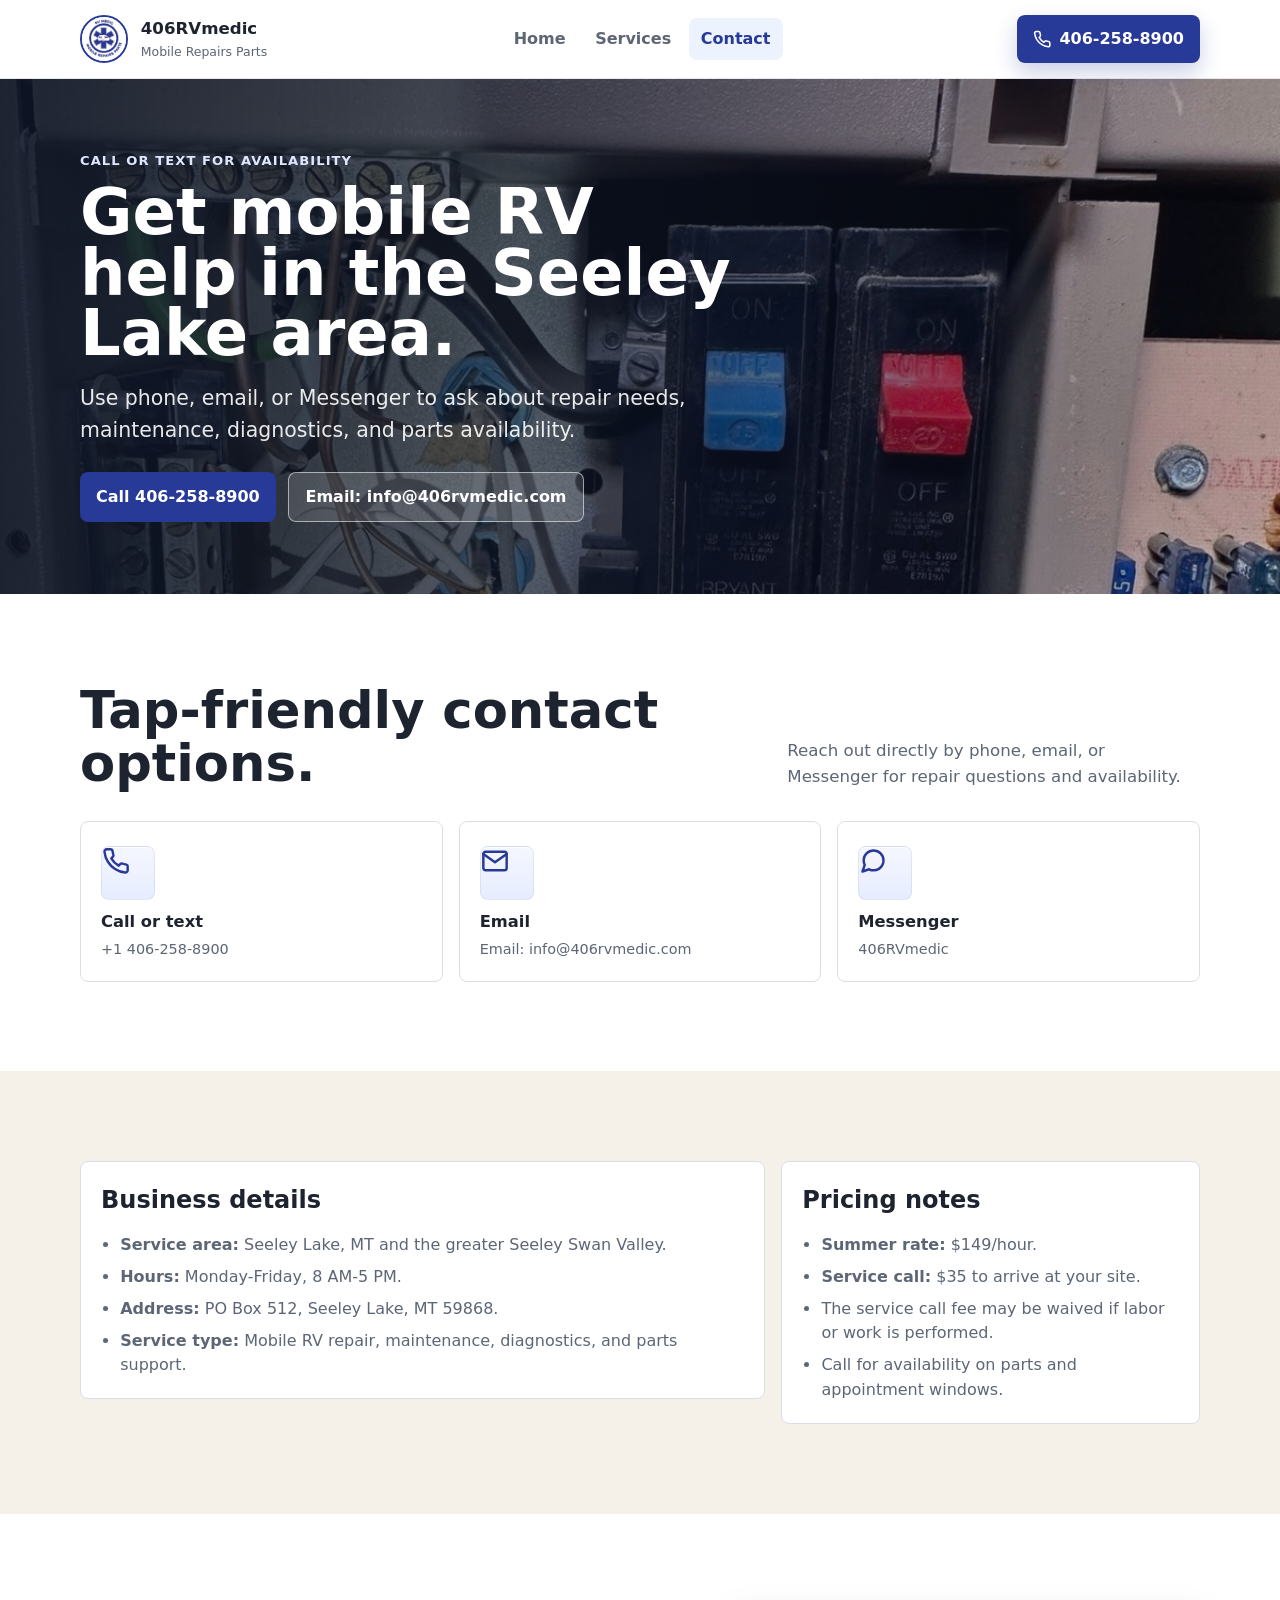
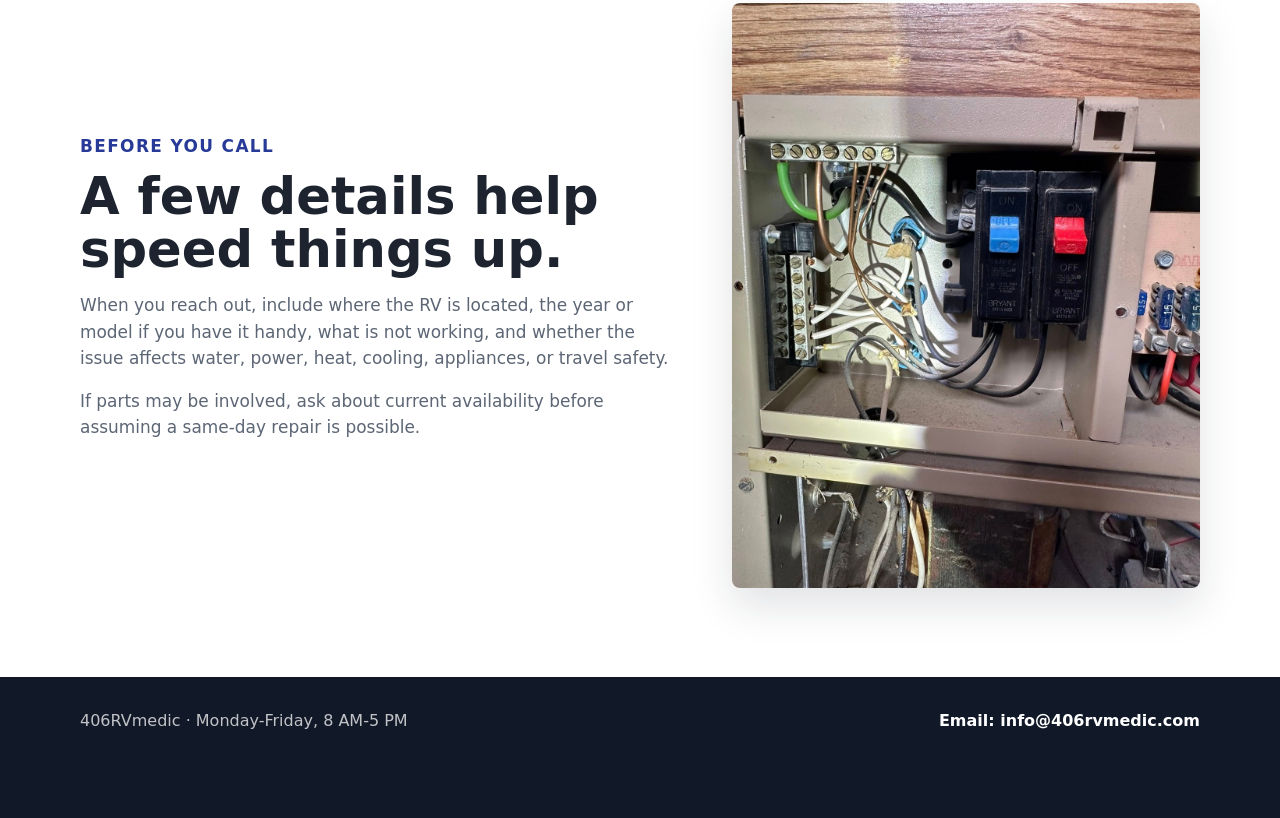
==== commit a968662c: "Add files via upload" ====
--- a/contact.html
+++ b/contact.html
@@ -9,7 +9,7 @@
     <meta property="og:description" content="Call, email, or message 406RVmedic for mobile RV repair availability in Seeley Lake, Montana.">
     <meta property="og:image" content="assets/images/logo-rv-medic.jpg">
     <link rel="icon" href="assets/images/logo-rv-medic.jpg">
-    <link rel="stylesheet" href="assets/styles.css">
+    <link rel="stylesheet" href="assets/styles.css?v=20260520-hero-fix">
   </head>
   <body>
     <a class="skip-link" href="#main">Skip to content</a>
--- a/assets/styles.css
+++ b/assets/styles.css
@@ -137,6 +137,8 @@
   padding: 0.72rem 1rem;
   border-radius: var(--radius);
   font-weight: 800;
+  text-align: center;
+  overflow-wrap: anywhere;
   text-decoration: none;
 }
 
@@ -187,9 +189,10 @@
 }
 
 .home-hero {
+  background-position: 62% center;
   background-image:
     linear-gradient(90deg, rgba(14, 21, 38, 0.88) 0%, rgba(14, 21, 38, 0.7) 42%, rgba(14, 21, 38, 0.22) 100%),
-    url("images/technician-on-rv.jpg");
+    url("images/hero-rv-service-wide.jpg");
 }
 
 .services-hero {
@@ -201,10 +204,10 @@
 
 .contact-hero {
   min-height: 48vh;
-  background-position: center 36%;
+  background-position: center 50%;
   background-image:
     linear-gradient(90deg, rgba(14, 21, 38, 0.9) 0%, rgba(14, 21, 38, 0.68) 48%, rgba(14, 21, 38, 0.22) 100%),
-    url("images/owner-field-service.jpg");
+    url("images/hero-rv-electrical-wide.jpg");
 }
 
 .hero-content {
@@ -357,18 +360,39 @@
 }
 
 .mini-icon {
-  display: inline-grid;
-  width: 40px;
-  height: 40px;
-  place-items: center;
+  display: inline-flex;
+  width: 54px;
+  height: 54px;
+  align-items: center;
+  justify-content: center;
+  margin-top: 0;
   color: var(--blue);
-  background: var(--blue-soft);
+  background: linear-gradient(180deg, #f5f7ff 0%, #e7edff 100%);
+  border: 1px solid rgba(40, 58, 151, 0.09);
   border-radius: var(--radius);
+  box-shadow: inset 0 1px 0 rgba(255, 255, 255, 0.8);
+}
+
+.mini-icon .icon {
+  width: 28px;
+  height: 28px;
+  display: block;
+  stroke-width: 2.1;
+  stroke-linecap: round;
+  stroke-linejoin: round;
+}
+
+.mini-icon .icon * {
+  stroke-width: 2.1;
+  stroke-linecap: round;
+  stroke-linejoin: round;
 }
 
 .band-blue .mini-icon {
   color: #fff;
-  background: rgba(255, 255, 255, 0.14);
+  background: rgba(255, 255, 255, 0.17);
+  border-color: rgba(255, 255, 255, 0.18);
+  box-shadow: inset 0 1px 0 rgba(255, 255, 255, 0.12);
 }
 
 .services-grid {
@@ -399,6 +423,11 @@
   color: var(--muted);
 }
 
+.service-card .mini-icon,
+.contact-method .mini-icon {
+  color: var(--blue);
+}
+
 .service-card p {
   margin: 0.7rem 0 0;
   color: var(--muted);
@@ -416,6 +445,12 @@
 .service-card.link-card span,
 .service-card.link-card p {
   color: rgba(255, 255, 255, 0.8);
+}
+
+.service-card.link-card .mini-icon {
+  color: #fff;
+  background: rgba(255, 255, 255, 0.17);
+  border-color: rgba(255, 255, 255, 0.22);
 }
 
 .service-card.link-card a {
@@ -758,6 +793,10 @@
     background-position: 60% center;
   }
 
+  .home-hero {
+    background-position: 58% center;
+  }
+
   .services-hero,
   .contact-hero {
     min-height: 44vh;
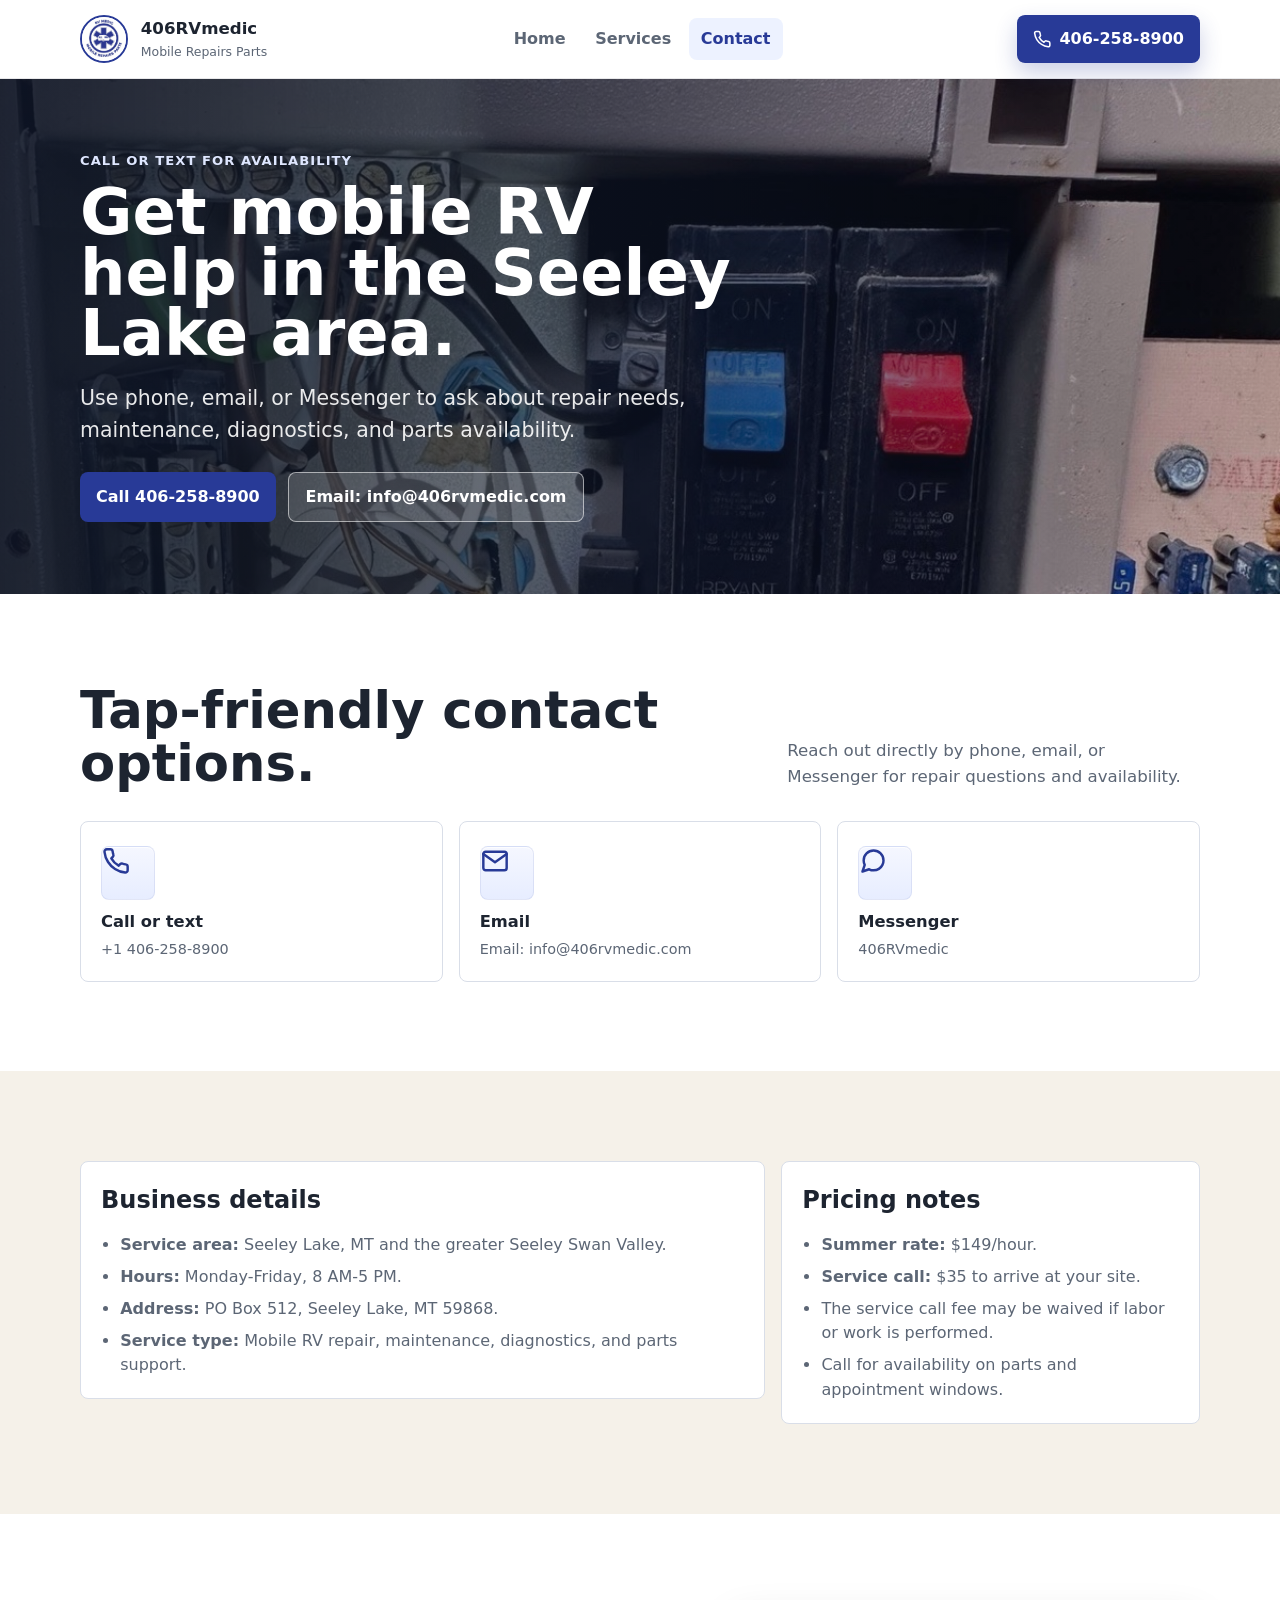
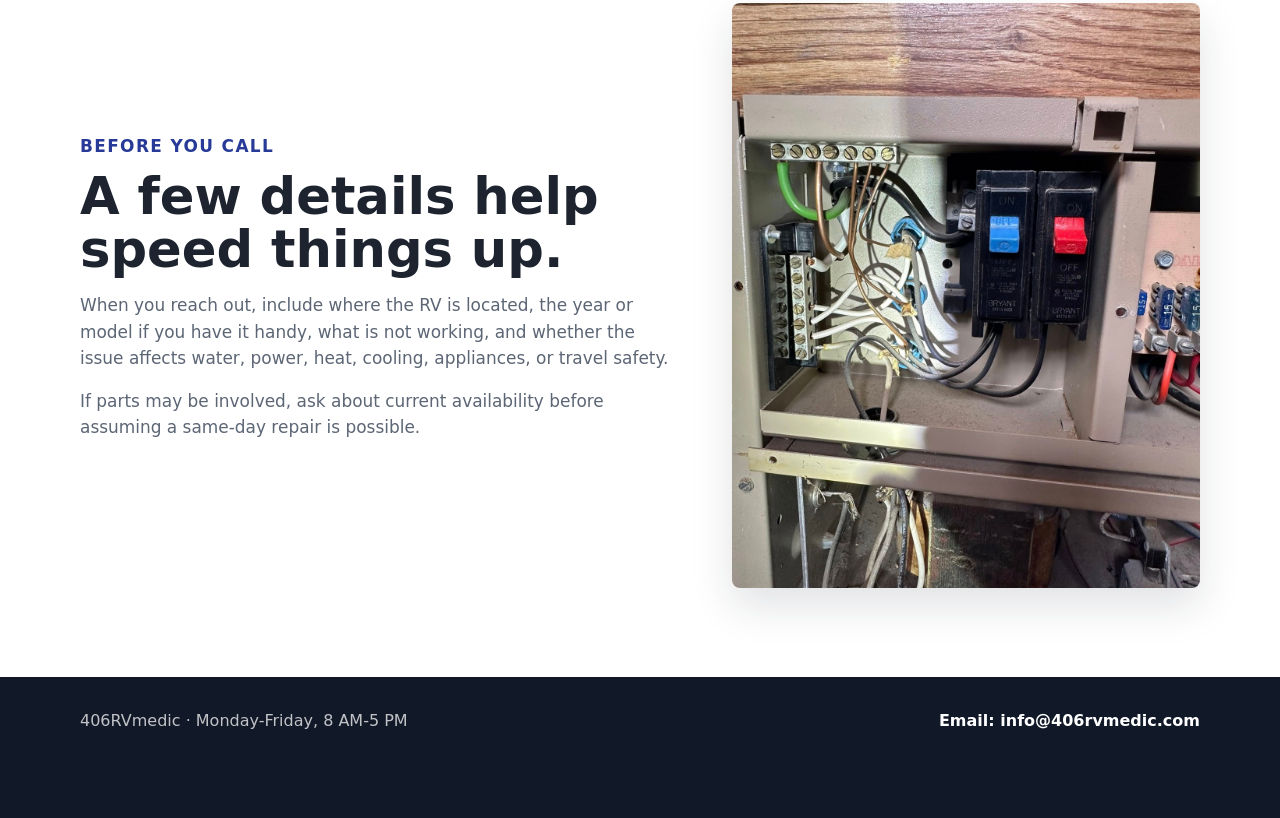
==== commit 7d12218e: "Add files via upload" ====
--- a/contact.html
+++ b/contact.html
@@ -9,7 +9,7 @@
     <meta property="og:description" content="Call, email, or message 406RVmedic for mobile RV repair availability in Seeley Lake, Montana.">
     <meta property="og:image" content="assets/images/logo-rv-medic.jpg">
     <link rel="icon" href="assets/images/logo-rv-medic.jpg">
-    <link rel="stylesheet" href="assets/styles.css?v=20260520-hero-fix">
+    <link rel="stylesheet" href="assets/styles.css?v=20260520-hero-balance">
   </head>
   <body>
     <a class="skip-link" href="#main">Skip to content</a>
@@ -38,12 +38,16 @@
       <section class="hero contact-hero">
         <div class="wrap">
           <div class="hero-content">
-            <p class="eyebrow">Call or text for availability</p>
-            <h1 class="page-title">Get mobile RV help in the Seeley Lake area.</h1>
-            <p class="hero-copy">Use phone, email, or Messenger to ask about repair needs, maintenance, diagnostics, and parts availability.</p>
-            <div class="hero-actions">
-              <a class="btn primary" href="tel:+14062588900">Call 406-258-8900</a>
-              <a class="btn secondary" href="mailto:info@406rvmedic.com">Email: info@406rvmedic.com</a>
+            <div class="hero-heading">
+              <p class="eyebrow">Call or text for availability</p>
+              <h1 class="page-title">Get mobile RV help in the Seeley Lake area.</h1>
+            </div>
+            <div class="hero-panel">
+              <p class="hero-copy">Use phone, email, or Messenger to ask about repair needs, maintenance, diagnostics, and parts availability.</p>
+              <div class="hero-actions">
+                <a class="btn primary" href="tel:+14062588900">Call 406-258-8900</a>
+                <a class="btn secondary" href="mailto:info@406rvmedic.com">Email: info@406rvmedic.com</a>
+              </div>
             </div>
           </div>
         </div>
--- a/assets/styles.css
+++ b/assets/styles.css
@@ -192,7 +192,7 @@
   background-position: 62% center;
   background-image:
     linear-gradient(90deg, rgba(14, 21, 38, 0.88) 0%, rgba(14, 21, 38, 0.7) 42%, rgba(14, 21, 38, 0.22) 100%),
-    url("images/hero-rv-service-wide.jpg");
+    url("images/hero-home-rv-repair-20260520.jpg");
 }
 
 .services-hero {
@@ -207,7 +207,7 @@
   background-position: center 50%;
   background-image:
     linear-gradient(90deg, rgba(14, 21, 38, 0.9) 0%, rgba(14, 21, 38, 0.68) 48%, rgba(14, 21, 38, 0.22) 100%),
-    url("images/hero-rv-electrical-wide.jpg");
+    url("images/hero-contact-rv-electrical-20260520.jpg");
 }
 
 .hero-content {
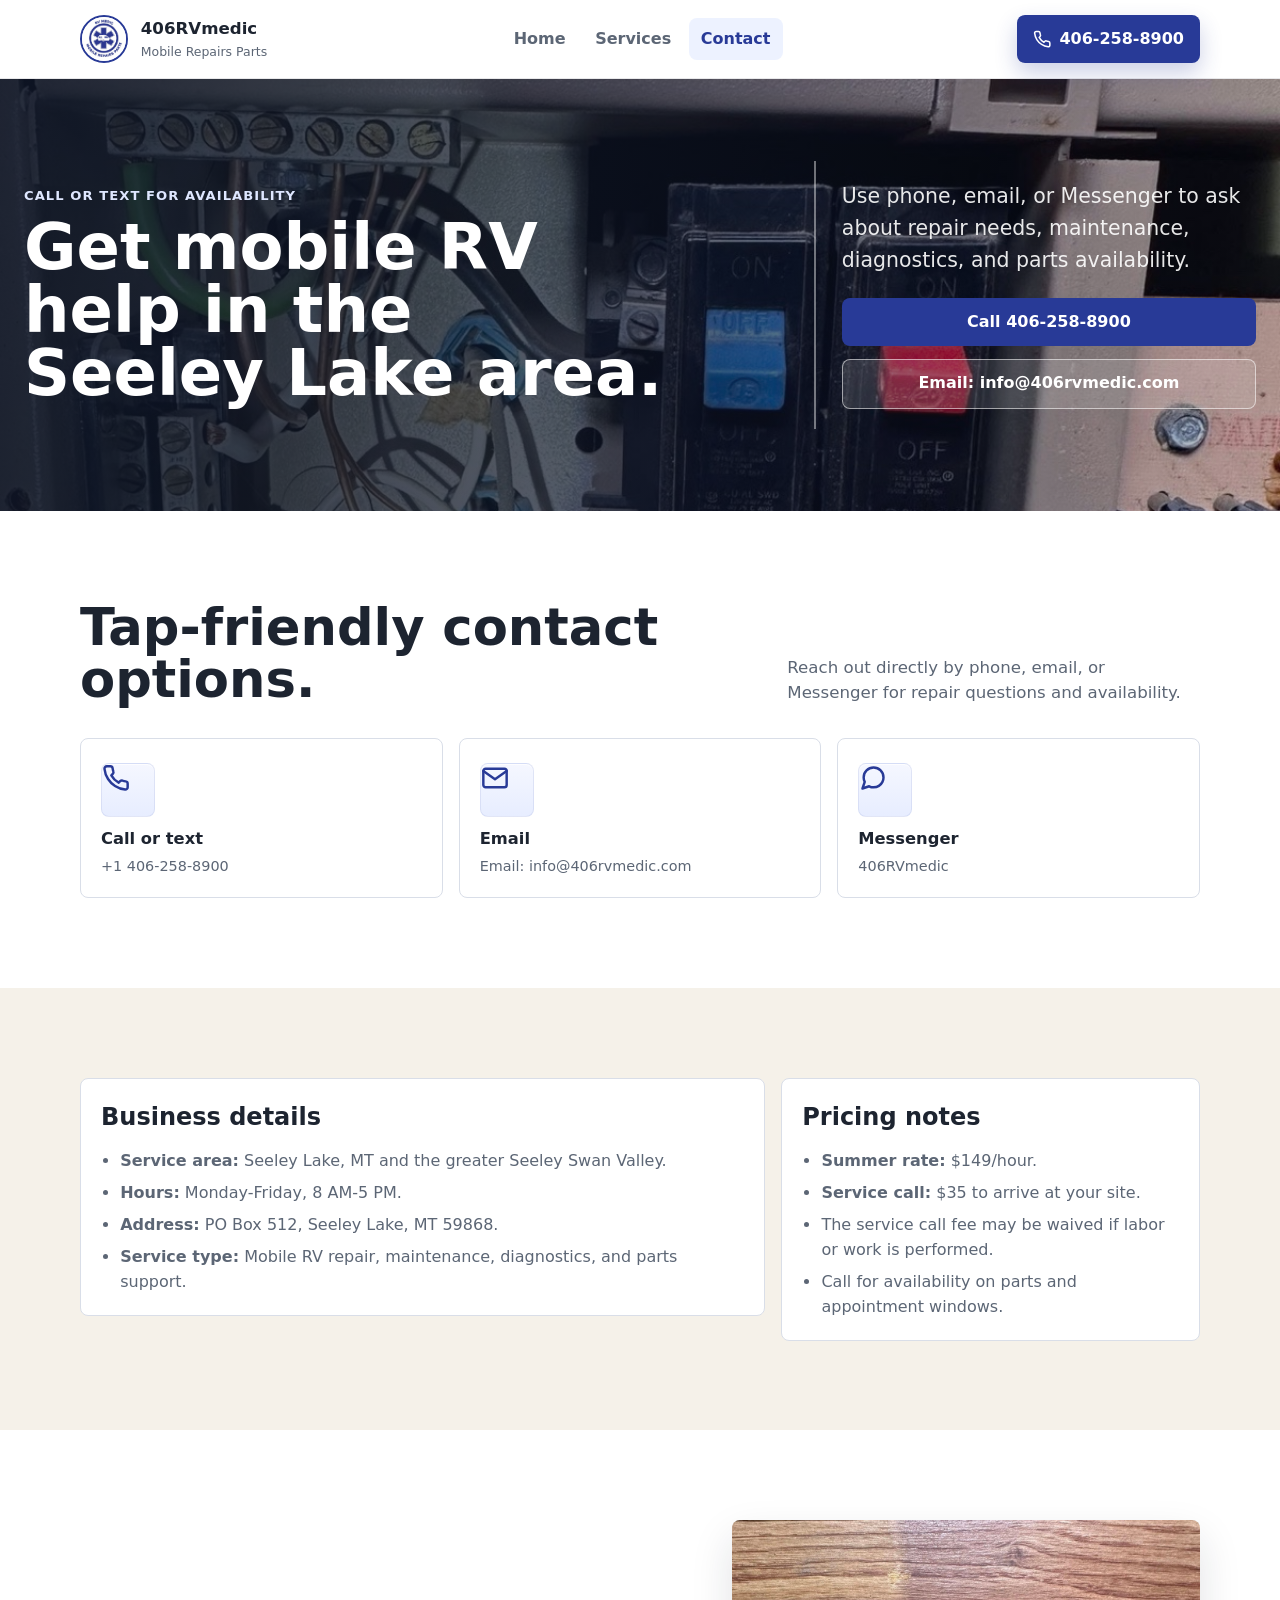
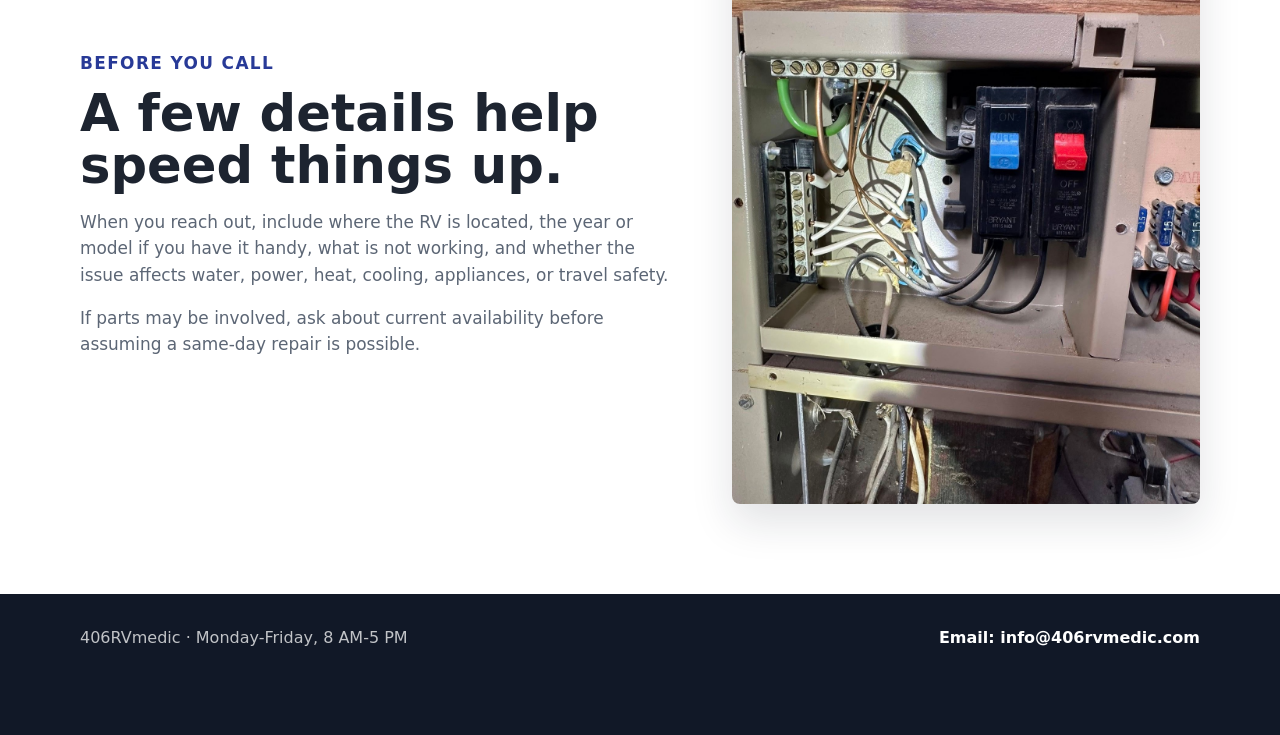
==== commit 6b8a3e10: "Add files via upload" ====
--- a/contact.html
+++ b/contact.html
@@ -9,7 +9,7 @@
     <meta property="og:description" content="Call, email, or message 406RVmedic for mobile RV repair availability in Seeley Lake, Montana.">
     <meta property="og:image" content="assets/images/logo-rv-medic.jpg">
     <link rel="icon" href="assets/images/logo-rv-medic.jpg">
-    <link rel="stylesheet" href="assets/styles.css?v=20260520-hero-balance">
+    <link rel="stylesheet" href="assets/styles.css?v=20260520-right-panel">
   </head>
   <body>
     <a class="skip-link" href="#main">Skip to content</a>
--- a/assets/styles.css
+++ b/assets/styles.css
@@ -188,10 +188,14 @@
   background-size: cover;
 }
 
+.hero .wrap {
+  width: min(1340px, calc(100% - 48px));
+}
+
 .home-hero {
   background-position: 62% center;
   background-image:
-    linear-gradient(90deg, rgba(14, 21, 38, 0.88) 0%, rgba(14, 21, 38, 0.7) 42%, rgba(14, 21, 38, 0.22) 100%),
+    linear-gradient(90deg, rgba(14, 21, 38, 0.86) 0%, rgba(14, 21, 38, 0.64) 42%, rgba(14, 21, 38, 0.5) 100%),
     url("images/hero-home-rv-repair-20260520.jpg");
 }
 
@@ -211,8 +215,23 @@
 }
 
 .hero-content {
-  width: min(680px, 100%);
+  width: 100%;
+  display: grid;
+  grid-template-columns: minmax(360px, 0.92fr) minmax(330px, 0.58fr);
+  gap: clamp(2.25rem, 7vw, 6.5rem);
+  align-items: center;
   padding: 4.5rem 0;
+}
+
+.hero-heading {
+  max-width: 660px;
+}
+
+.hero-panel {
+  width: min(100%, 500px);
+  justify-self: end;
+  padding: 1.3rem 0 1.3rem 1.6rem;
+  border-left: 2px solid rgba(255, 255, 255, 0.42);
 }
 
 .hero-logo {
@@ -242,10 +261,10 @@
 }
 
 h1 {
-  max-width: 760px;
+  max-width: 650px;
   margin: 0;
-  font-size: clamp(2.55rem, 6.2vw, 5.55rem);
-  line-height: 0.95;
+  font-size: clamp(2.65rem, 5.4vw, 5.15rem);
+  line-height: 0.98;
   letter-spacing: 0;
 }
 
@@ -254,8 +273,8 @@
 }
 
 .hero-copy {
-  max-width: 610px;
-  margin: 1.2rem 0 0;
+  max-width: 470px;
+  margin: 0;
   color: rgba(255, 255, 255, 0.9);
   font-size: clamp(1.05rem, 2vw, 1.28rem);
 }
@@ -264,23 +283,27 @@
   display: flex;
   flex-wrap: wrap;
   gap: 0.8rem;
-  margin-top: 1.6rem;
+  margin-top: 1.35rem;
+}
+
+.hero-actions .btn {
+  flex: 1 1 210px;
 }
 
 .hero-meta {
-  display: flex;
-  flex-wrap: wrap;
+  display: grid;
+  grid-template-columns: 1fr;
   gap: 0.6rem;
-  margin-top: 1.3rem;
+  margin-top: 1rem;
   color: #fff;
   font-weight: 800;
 }
 
 .hero-meta span {
-  padding: 0.42rem 0.65rem;
+  padding: 0.52rem 0.75rem;
   border: 1px solid rgba(255, 255, 255, 0.35);
   border-radius: var(--radius);
-  background: rgba(255, 255, 255, 0.11);
+  background: rgba(10, 16, 31, 0.28);
 }
 
 .band {
@@ -765,11 +788,20 @@
 
   .section-heading,
   .about-grid,
+  .hero-content,
   .contact-strip-inner,
   .two-column {
     grid-template-columns: 1fr;
   }
 
+  .hero-panel {
+    justify-self: start;
+    max-width: 620px;
+    padding: 1.25rem 0 0;
+    border-left: 0;
+    border-top: 2px solid rgba(255, 255, 255, 0.38);
+  }
+
   .steps-grid {
     grid-template-columns: 1fr;
   }
@@ -777,6 +809,10 @@
 
 @media (max-width: 660px) {
   .wrap {
+    width: min(100% - 24px, 1120px);
+  }
+
+  .hero .wrap {
     width: min(100% - 24px, 1120px);
   }
 
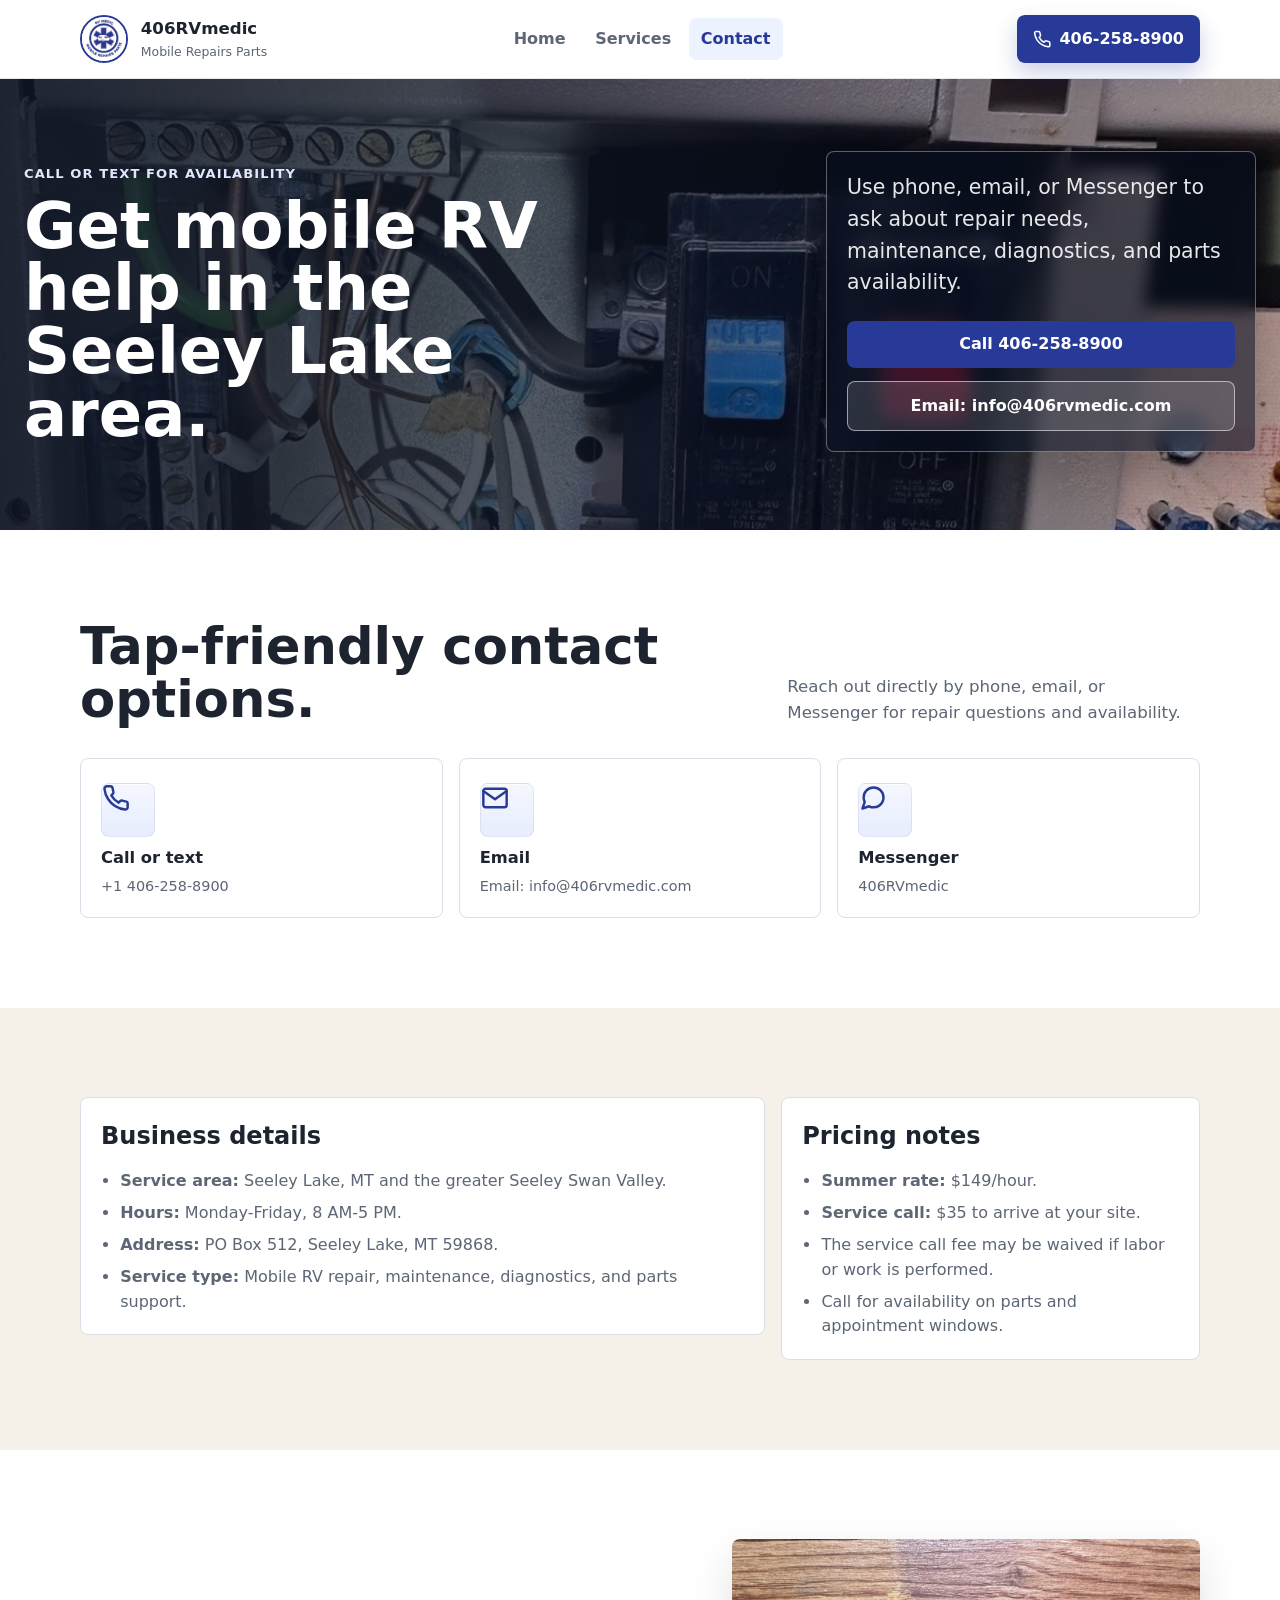
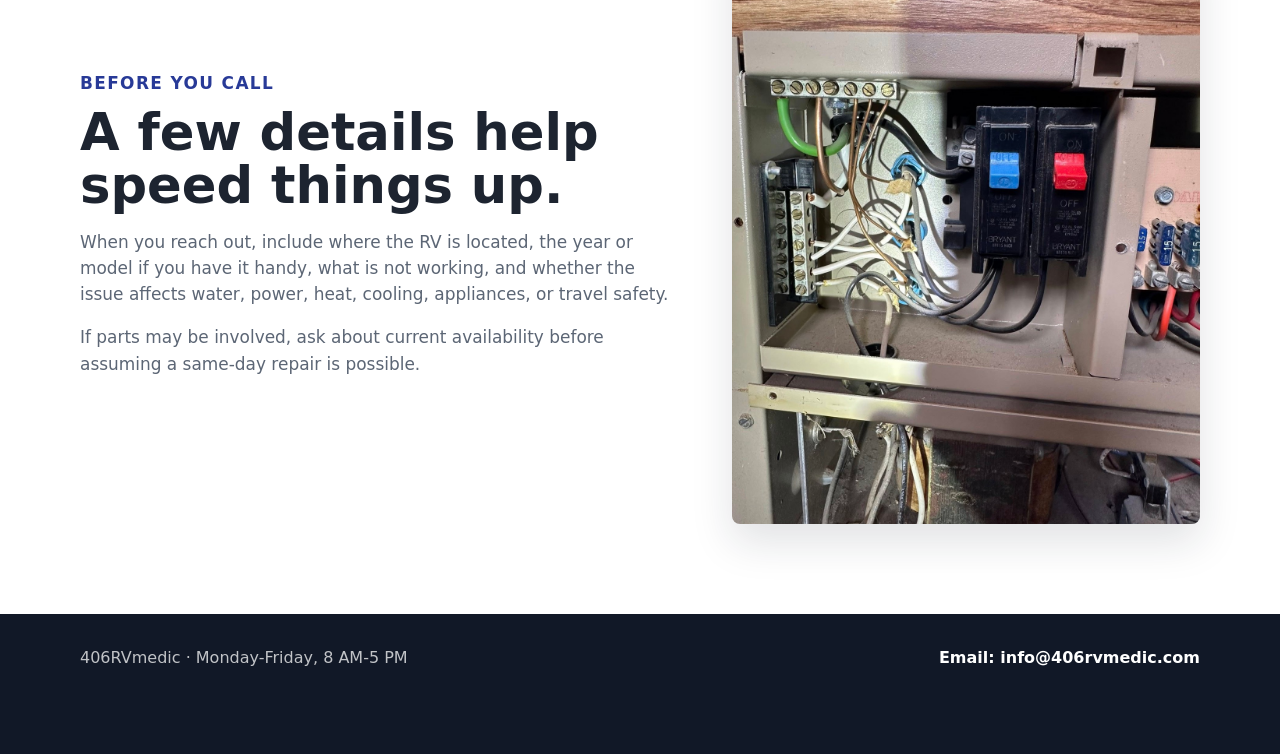
==== commit 7b32c68e: "Add files via upload" ====
--- a/contact.html
+++ b/contact.html
@@ -9,7 +9,7 @@
     <meta property="og:description" content="Call, email, or message 406RVmedic for mobile RV repair availability in Seeley Lake, Montana.">
     <meta property="og:image" content="assets/images/logo-rv-medic.jpg">
     <link rel="icon" href="assets/images/logo-rv-medic.jpg">
-    <link rel="stylesheet" href="assets/styles.css?v=20260520-right-panel">
+    <link rel="stylesheet" href="assets/styles.css?v=20260520-contact-photo">
   </head>
   <body>
     <a class="skip-link" href="#main">Skip to content</a>
--- a/assets/styles.css
+++ b/assets/styles.css
@@ -201,9 +201,10 @@
 
 .services-hero {
   min-height: 48vh;
+  background-position: 54% center;
   background-image:
-    linear-gradient(90deg, rgba(14, 21, 38, 0.9) 0%, rgba(14, 21, 38, 0.7) 50%, rgba(14, 21, 38, 0.24) 100%),
-    url("images/electrical-diagnostics.jpg");
+    linear-gradient(90deg, rgba(14, 21, 38, 0.9) 0%, rgba(14, 21, 38, 0.68) 48%, rgba(14, 21, 38, 0.42) 100%),
+    url("images/hero-services-breaker-panel-20260520.jpg");
 }
 
 .contact-hero {
@@ -217,21 +218,27 @@
 .hero-content {
   width: 100%;
   display: grid;
-  grid-template-columns: minmax(360px, 0.92fr) minmax(330px, 0.58fr);
-  gap: clamp(2.25rem, 7vw, 6.5rem);
+  grid-template-columns: minmax(360px, 0.86fr) minmax(340px, 0.54fr);
+  gap: clamp(2.5rem, 8vw, 7.5rem);
   align-items: center;
   padding: 4.5rem 0;
 }
 
 .hero-heading {
-  max-width: 660px;
+  max-width: 610px;
 }
 
 .hero-panel {
-  width: min(100%, 500px);
+  width: min(100%, 430px);
   justify-self: end;
-  padding: 1.3rem 0 1.3rem 1.6rem;
-  border-left: 2px solid rgba(255, 255, 255, 0.42);
+  align-self: end;
+  margin-bottom: 0.4rem;
+  padding: 1.25rem;
+  border: 1px solid rgba(255, 255, 255, 0.34);
+  border-radius: var(--radius);
+  background: rgba(9, 16, 33, 0.58);
+  box-shadow: 0 22px 52px rgba(0, 0, 0, 0.24);
+  backdrop-filter: blur(8px);
 }
 
 .hero-logo {
@@ -280,14 +287,14 @@
 }
 
 .hero-actions {
-  display: flex;
-  flex-wrap: wrap;
+  display: grid;
+  grid-template-columns: 1fr;
   gap: 0.8rem;
   margin-top: 1.35rem;
 }
 
 .hero-actions .btn {
-  flex: 1 1 210px;
+  width: 100%;
 }
 
 .hero-meta {
@@ -300,10 +307,11 @@
 }
 
 .hero-meta span {
-  padding: 0.52rem 0.75rem;
+  padding: 0.58rem 0.75rem;
   border: 1px solid rgba(255, 255, 255, 0.35);
   border-radius: var(--radius);
   background: rgba(10, 16, 31, 0.28);
+  text-align: center;
 }
 
 .band {
@@ -795,11 +803,13 @@
   }
 
   .hero-panel {
+    width: min(100%, 620px);
     justify-self: start;
+    align-self: auto;
     max-width: 620px;
-    padding: 1.25rem 0 0;
-    border-left: 0;
-    border-top: 2px solid rgba(255, 255, 255, 0.38);
+    margin-bottom: 0;
+    padding: 1rem;
+    border: 1px solid rgba(255, 255, 255, 0.3);
   }
 
   .steps-grid {
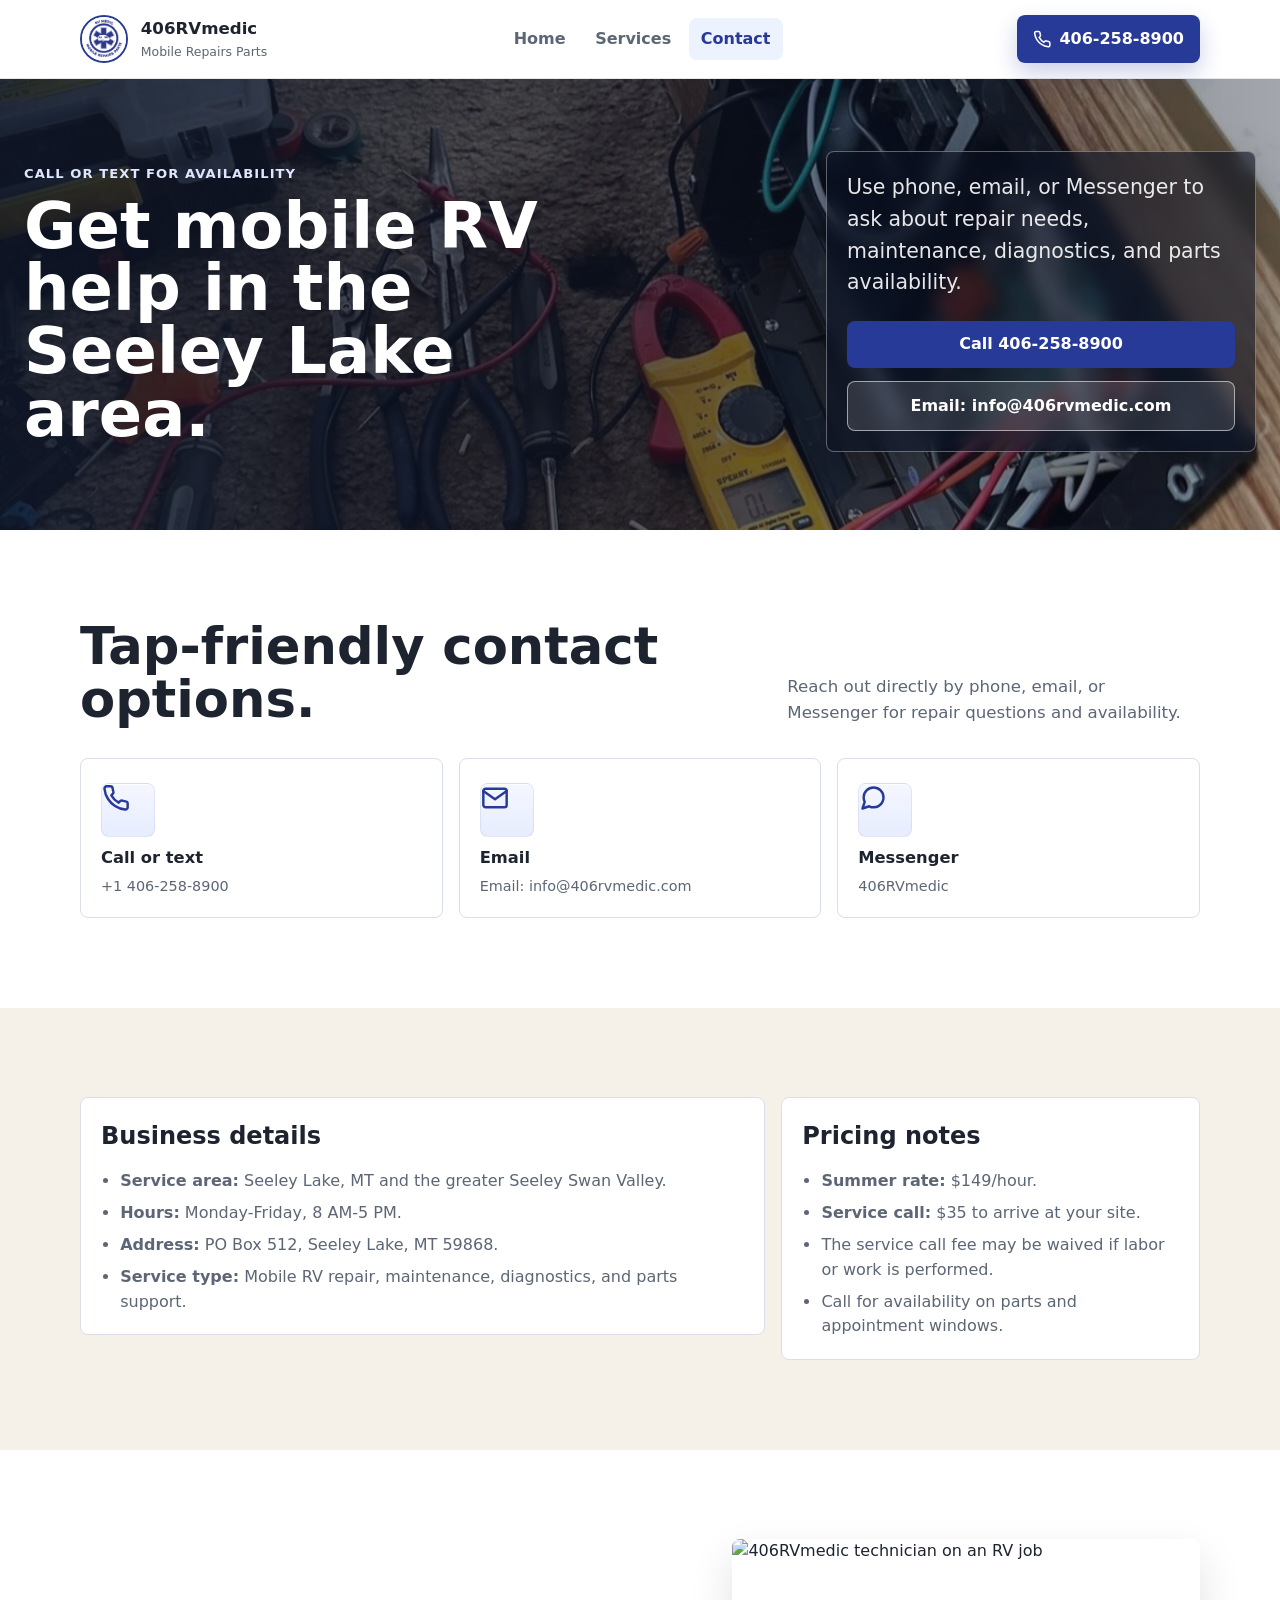
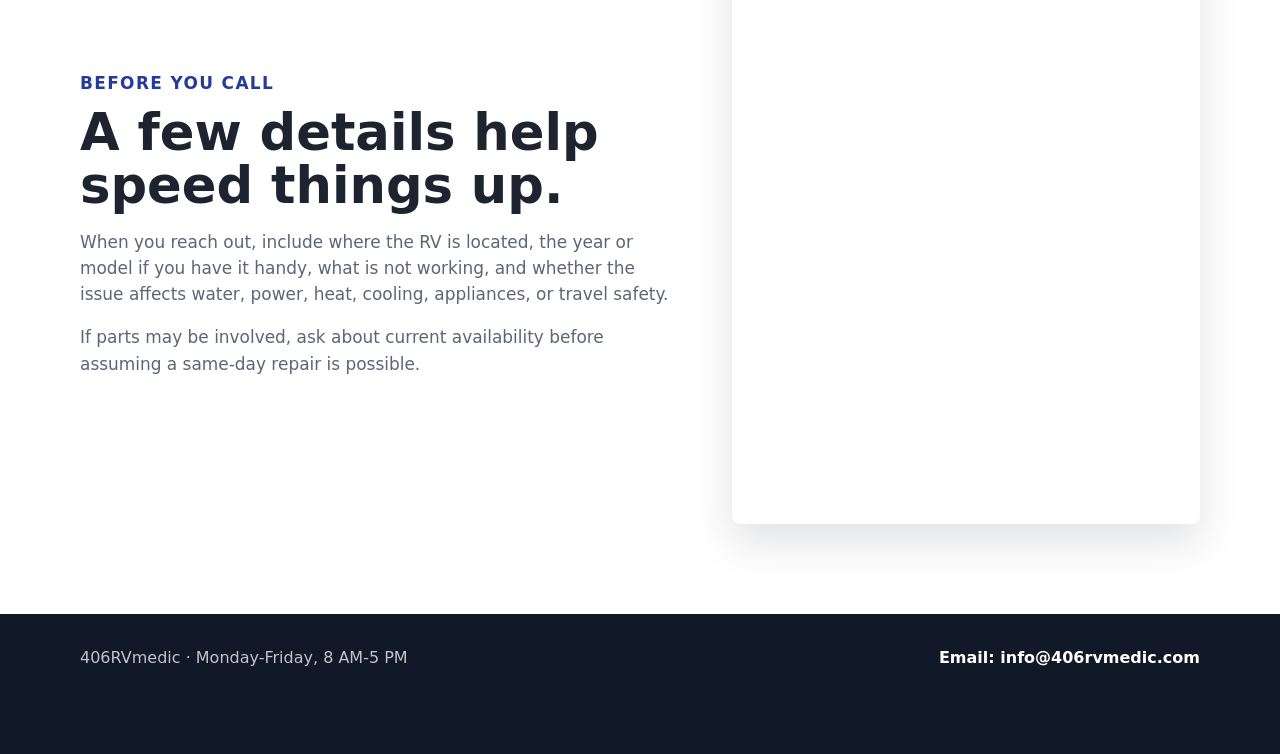
==== commit 9c438e37: "Add files via upload" ====
--- a/contact.html
+++ b/contact.html
@@ -9,7 +9,7 @@
     <meta property="og:description" content="Call, email, or message 406RVmedic for mobile RV repair availability in Seeley Lake, Montana.">
     <meta property="og:image" content="assets/images/logo-rv-medic.jpg">
     <link rel="icon" href="assets/images/logo-rv-medic.jpg">
-    <link rel="stylesheet" href="assets/styles.css?v=20260520-contact-photo">
+    <link rel="stylesheet" href="assets/styles.css?v=20260520-work-photos">
   </head>
   <body>
     <a class="skip-link" href="#main">Skip to content</a>
@@ -111,7 +111,7 @@
             <p>If parts may be involved, ask about current availability before assuming a same-day repair is possible.</p>
           </div>
           <div class="about-photo">
-            <img src="assets/images/rv-breaker-panel.jpg" alt="RV electrical panel inspection">
+            <img class="tech-photo" src="assets/images/blaine-rv-tech.jpg" alt="406RVmedic technician on an RV job">
           </div>
         </div>
       </section>
--- a/assets/styles.css
+++ b/assets/styles.css
@@ -209,10 +209,10 @@
 
 .contact-hero {
   min-height: 48vh;
-  background-position: center 50%;
+  background-position: 58% center;
   background-image:
-    linear-gradient(90deg, rgba(14, 21, 38, 0.9) 0%, rgba(14, 21, 38, 0.68) 48%, rgba(14, 21, 38, 0.22) 100%),
-    url("images/hero-contact-rv-electrical-20260520.jpg");
+    linear-gradient(90deg, rgba(14, 21, 38, 0.9) 0%, rgba(14, 21, 38, 0.68) 48%, rgba(14, 21, 38, 0.38) 100%),
+    url("images/hero-contact-tools-20260520.jpg");
 }
 
 .hero-content {
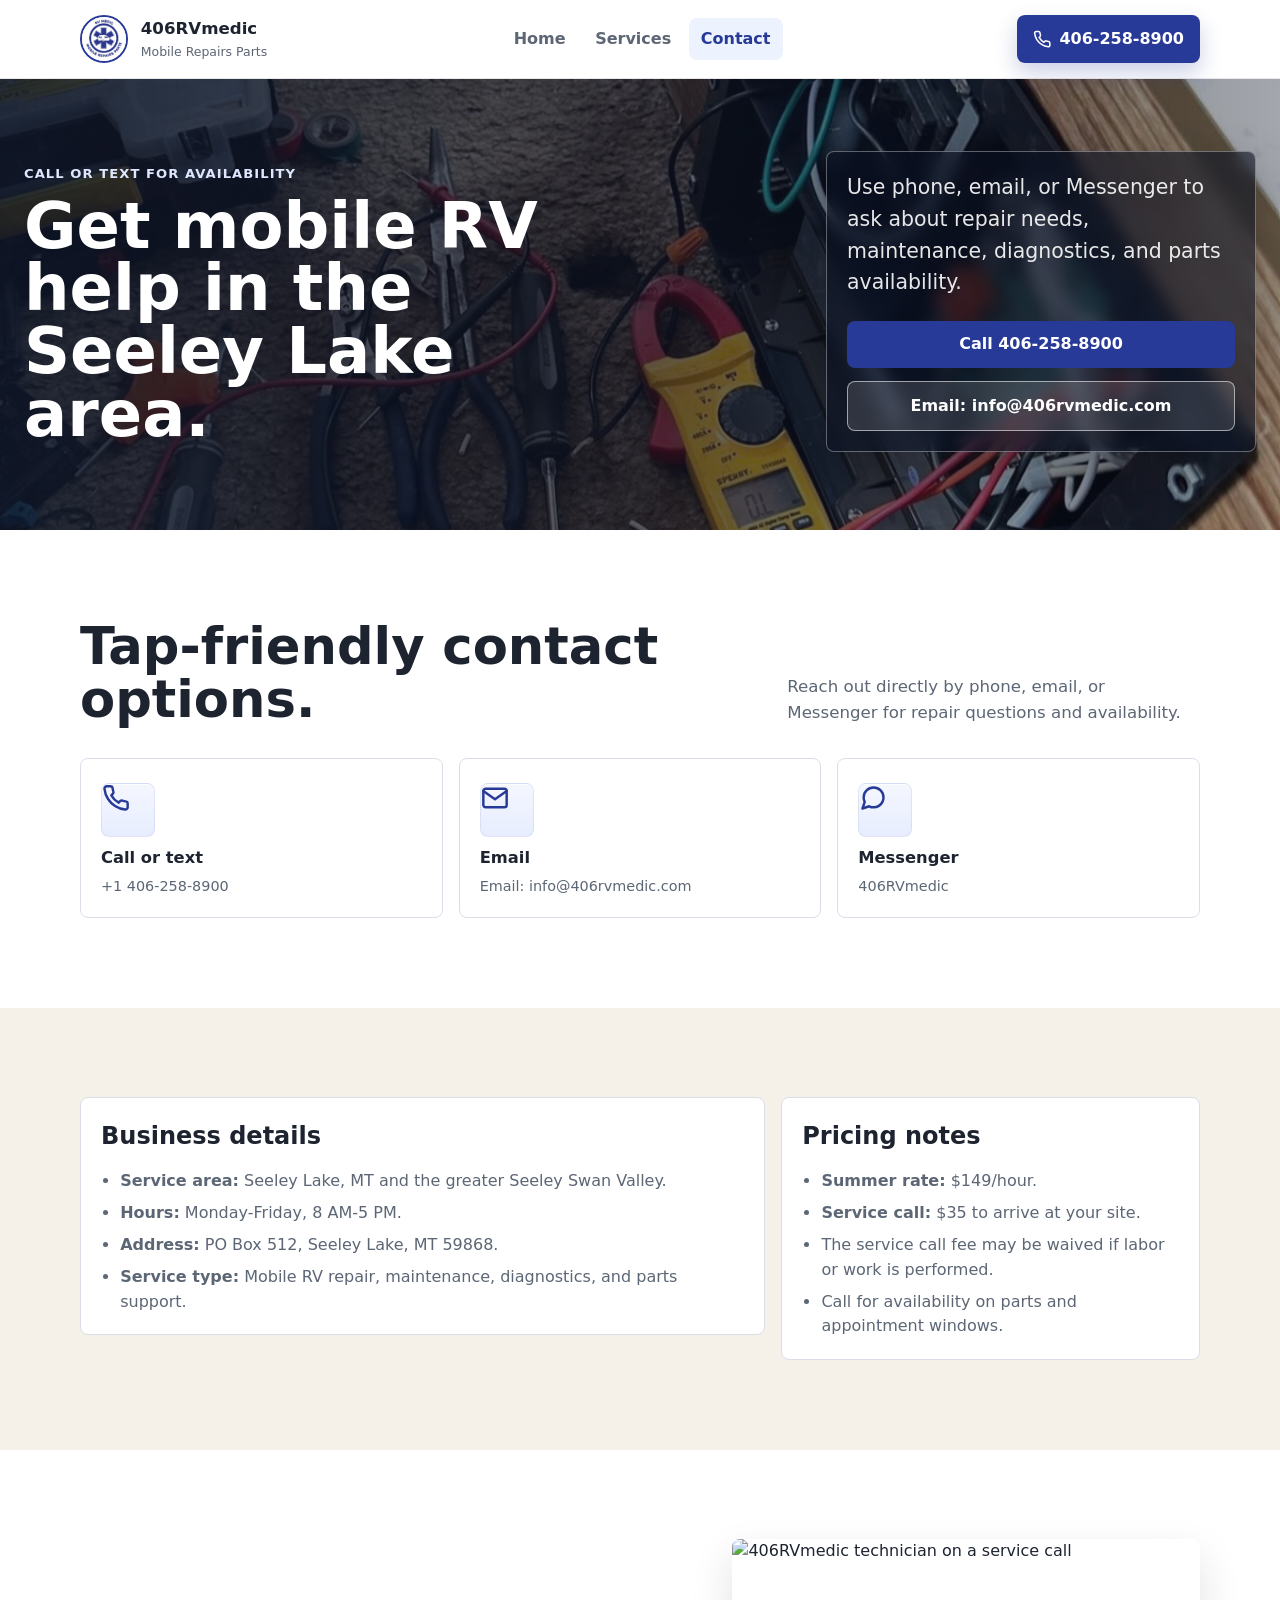
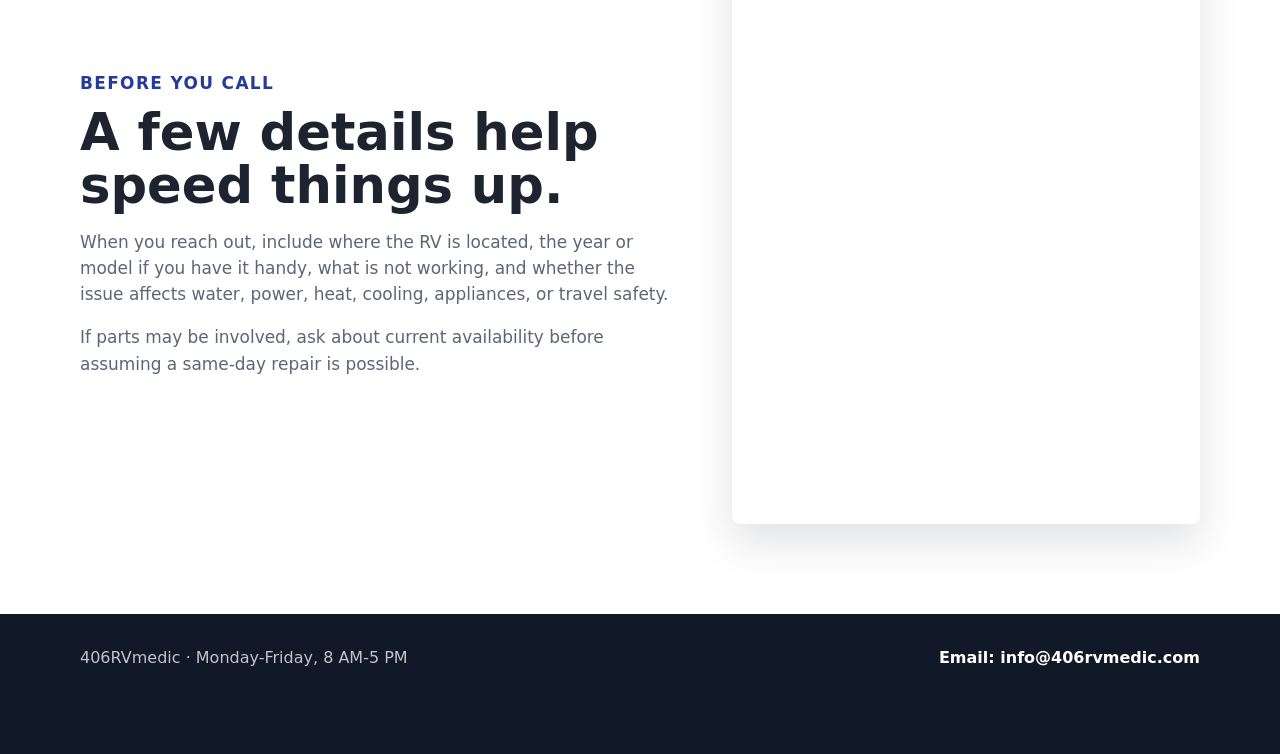
==== commit 1331d04d: "Add files via upload" ====
--- a/contact.html
+++ b/contact.html
@@ -9,7 +9,7 @@
     <meta property="og:description" content="Call, email, or message 406RVmedic for mobile RV repair availability in Seeley Lake, Montana.">
     <meta property="og:image" content="assets/images/logo-rv-medic.jpg">
     <link rel="icon" href="assets/images/logo-rv-medic.jpg">
-    <link rel="stylesheet" href="assets/styles.css?v=20260520-work-photos">
+    <link rel="stylesheet" href="assets/styles.css?v=20260520-gallery-contact-owner">
   </head>
   <body>
     <a class="skip-link" href="#main">Skip to content</a>
@@ -111,7 +111,7 @@
             <p>If parts may be involved, ask about current availability before assuming a same-day repair is possible.</p>
           </div>
           <div class="about-photo">
-            <img class="tech-photo" src="assets/images/blaine-rv-tech.jpg" alt="406RVmedic technician on an RV job">
+            <img class="tech-photo tech-photo-selfie" src="assets/images/blaine-service-selfie.jpg" alt="406RVmedic technician on a service call">
           </div>
         </div>
       </section>
--- a/assets/styles.css
+++ b/assets/styles.css
@@ -514,6 +514,10 @@
   box-shadow: var(--shadow);
 }
 
+.about-photo img.tech-photo {
+  object-position: 42% 42%;
+}
+
 .about-note {
   display: grid;
   gap: 0.3rem;
